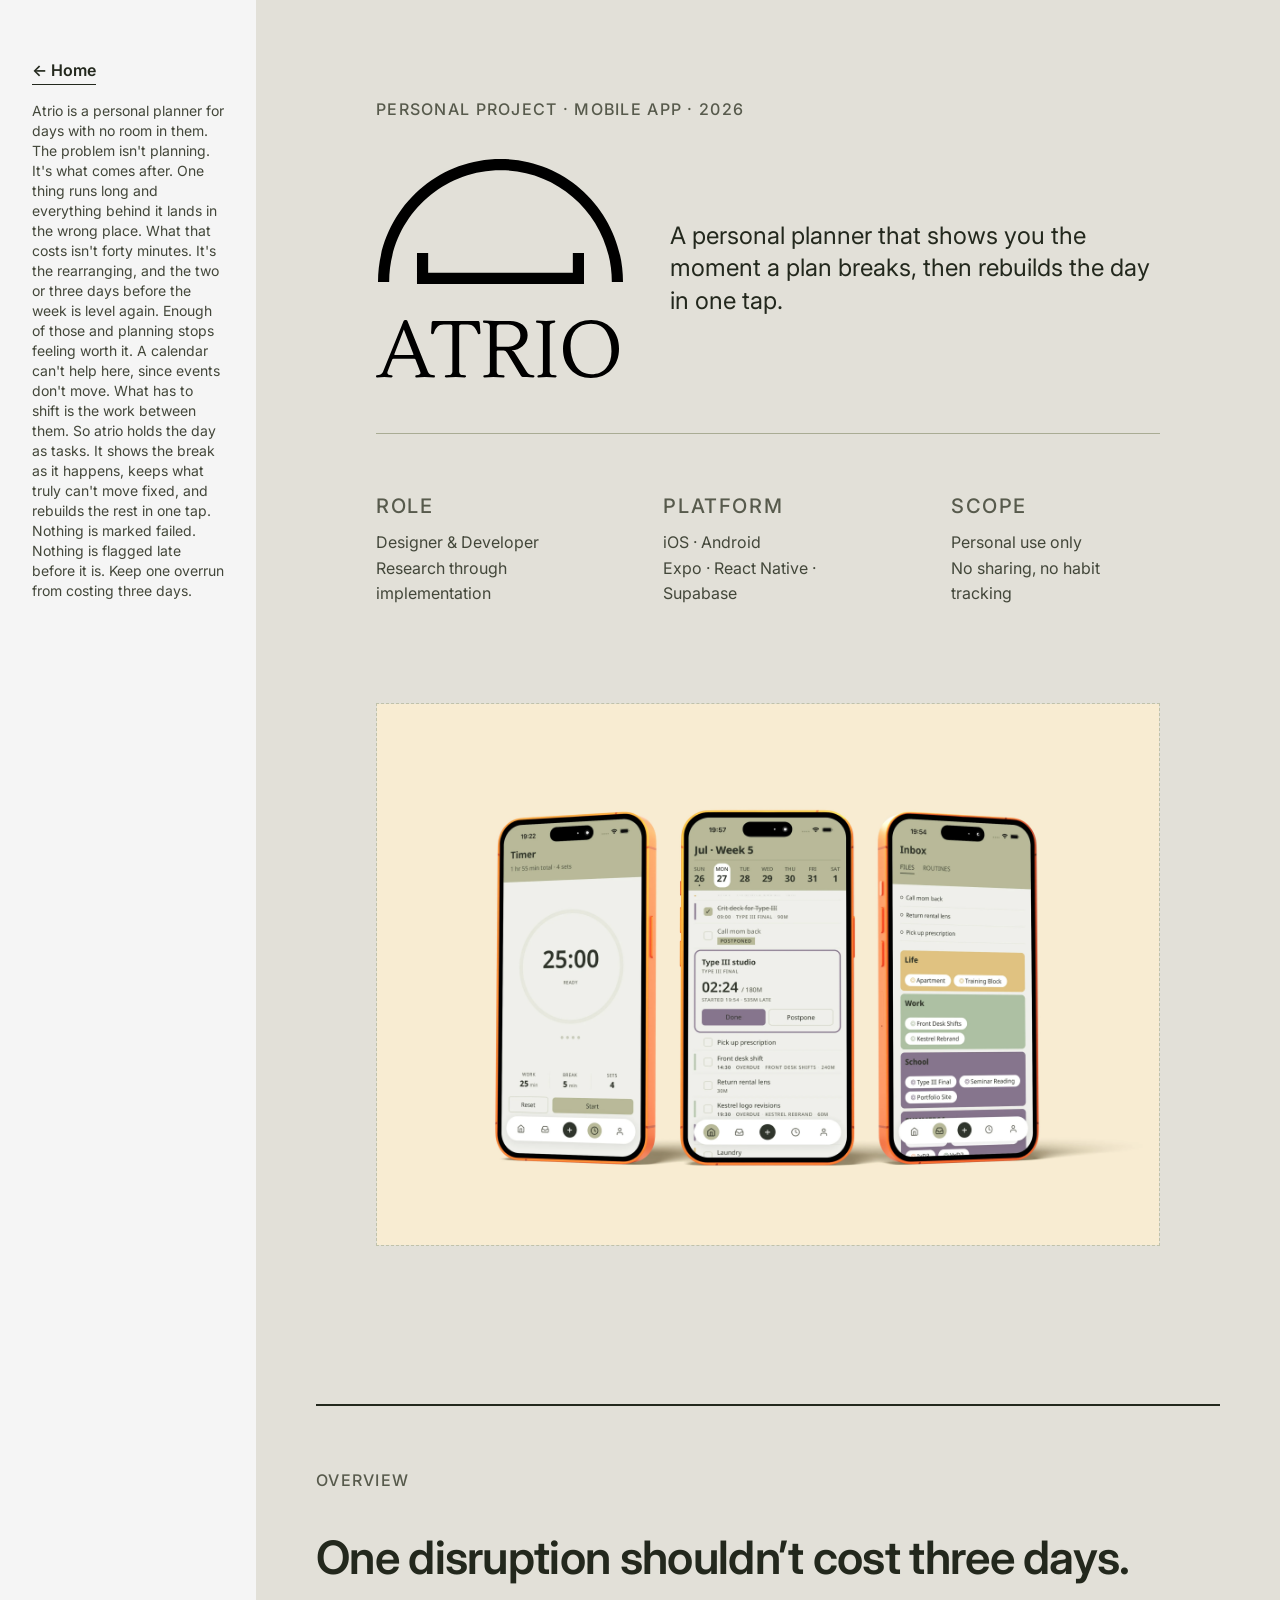
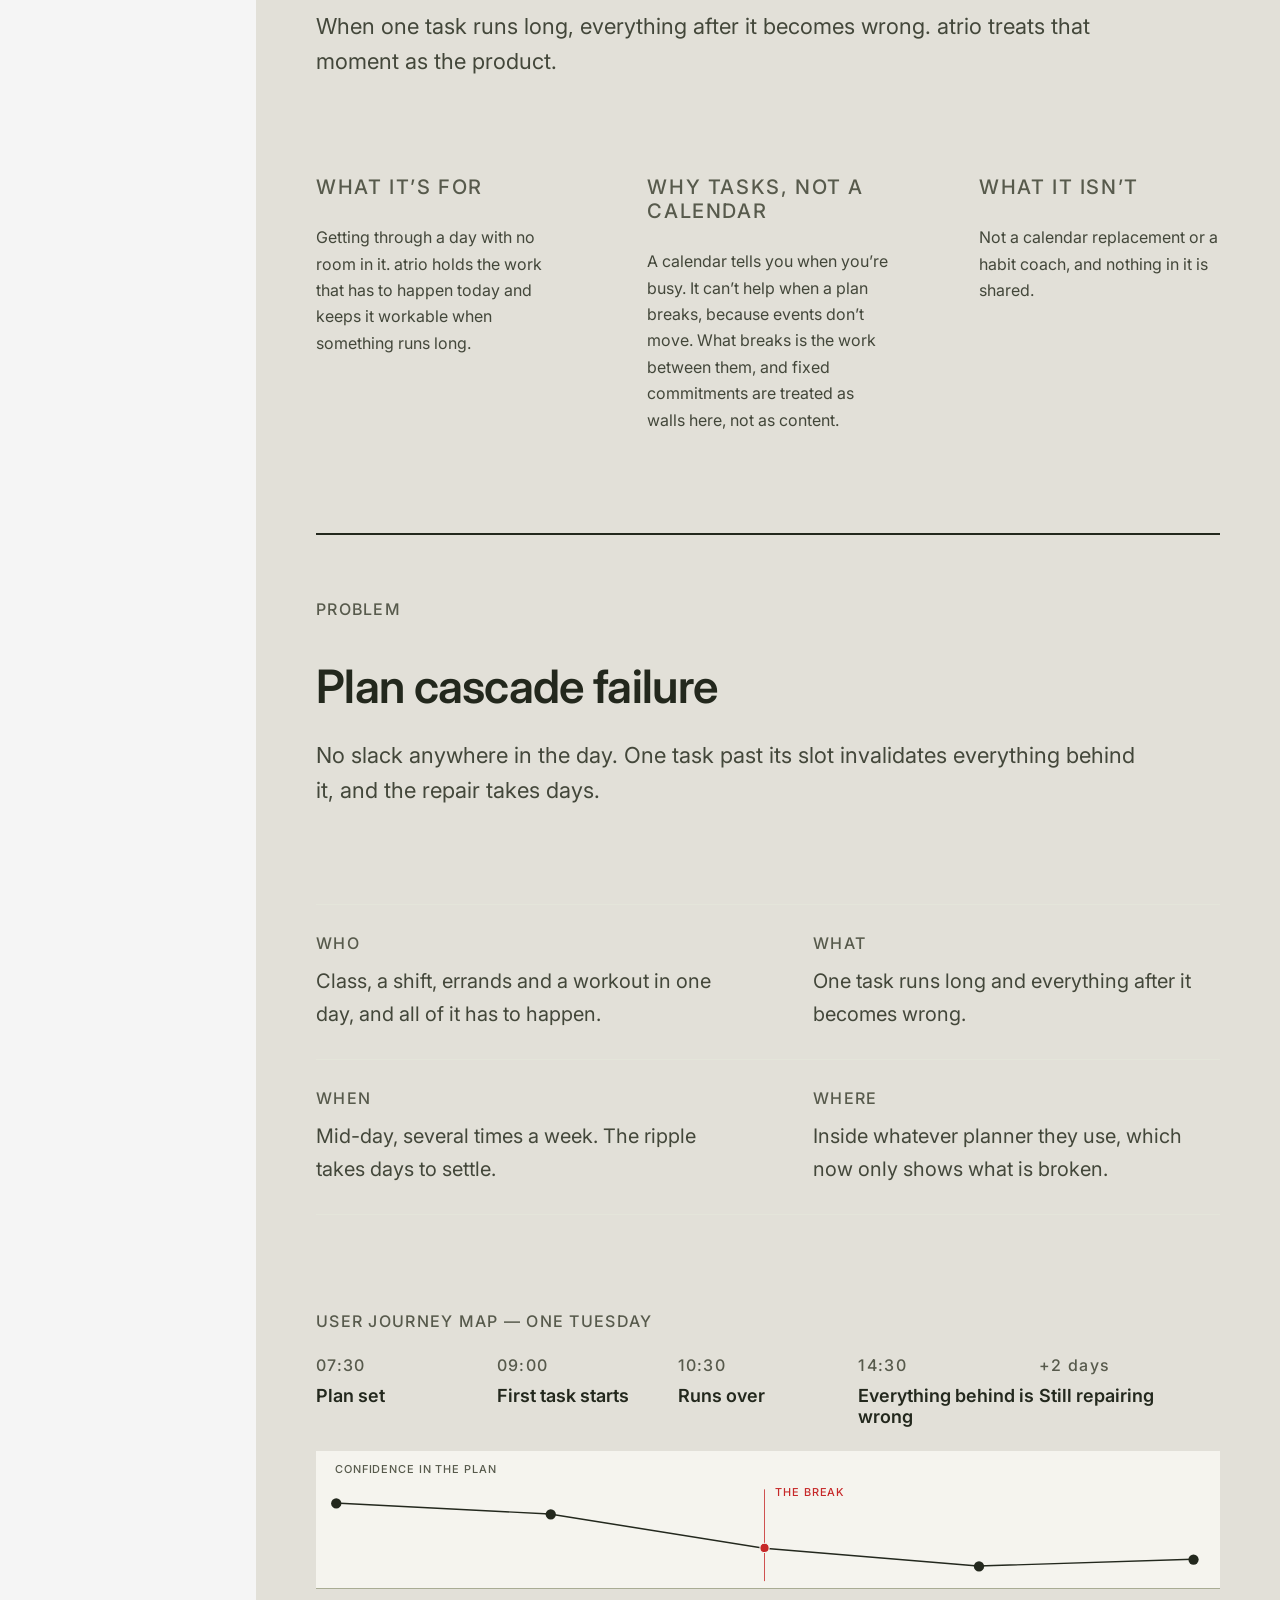
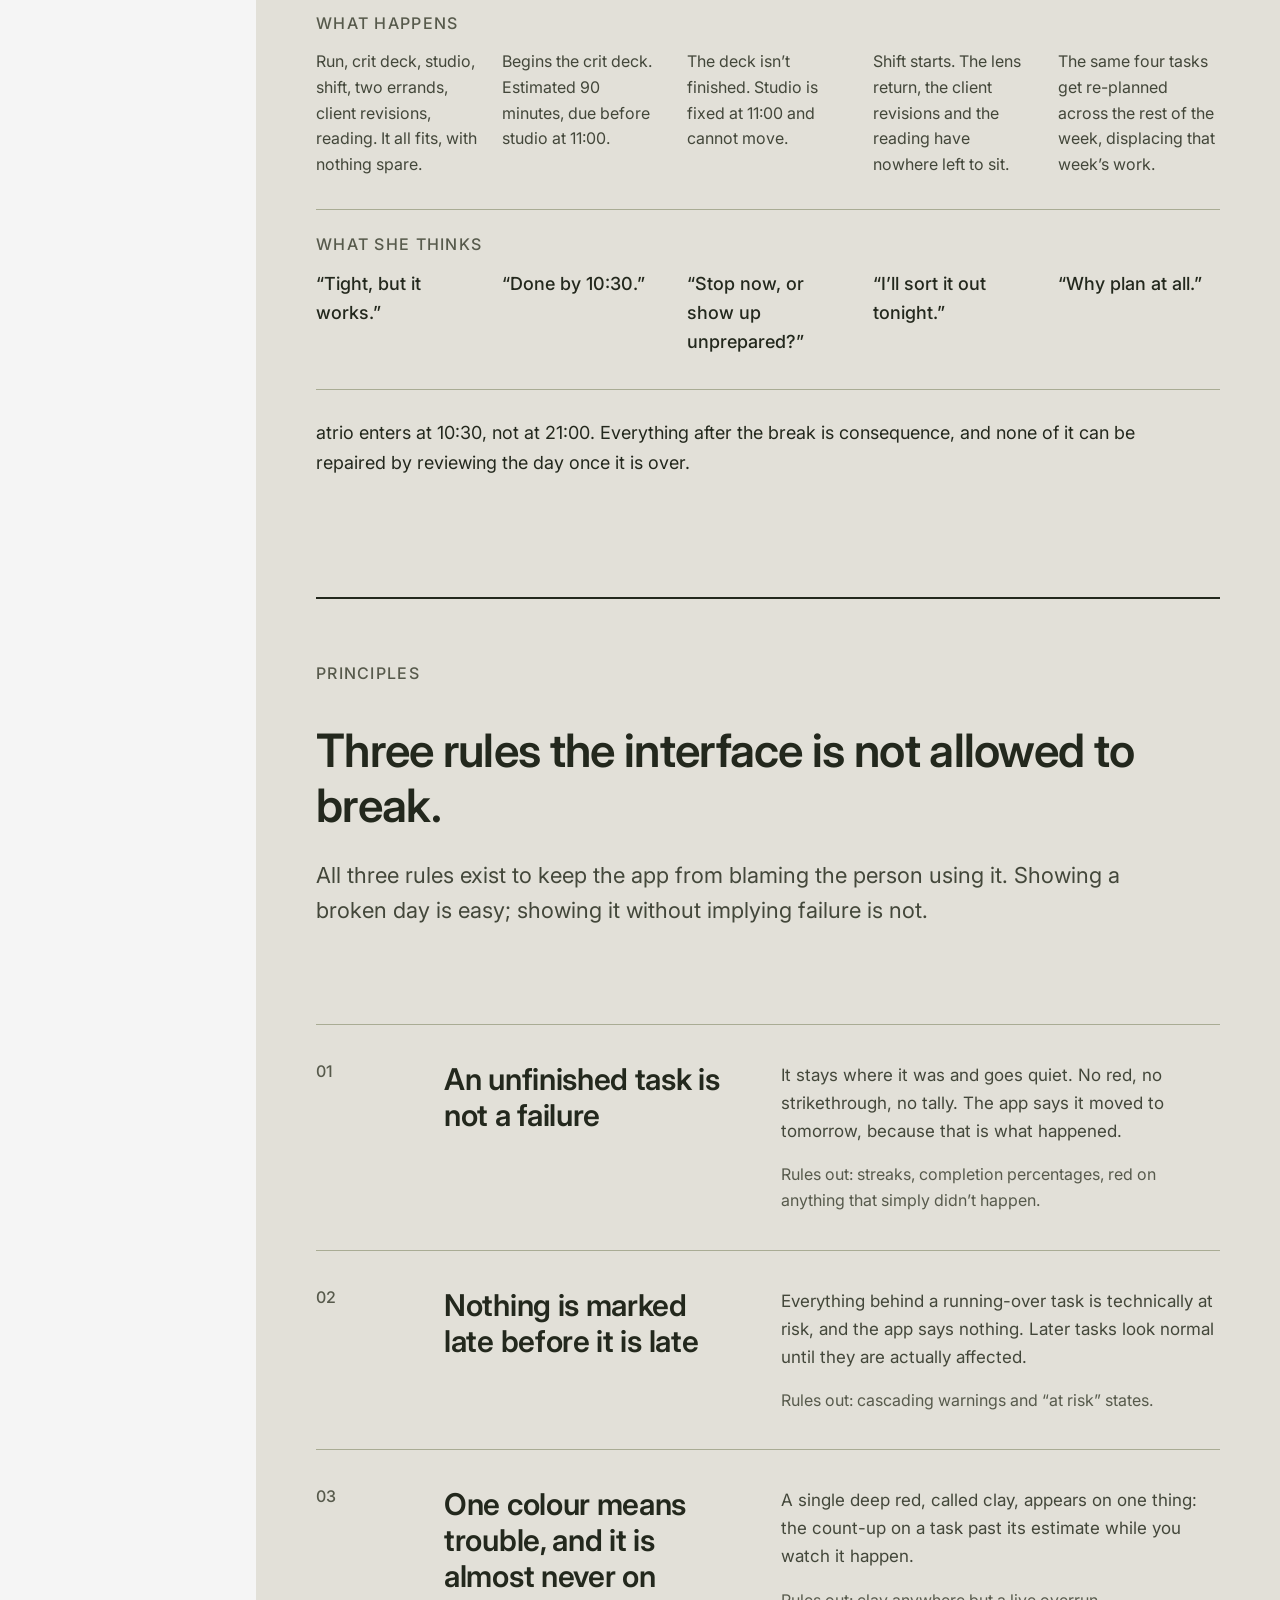
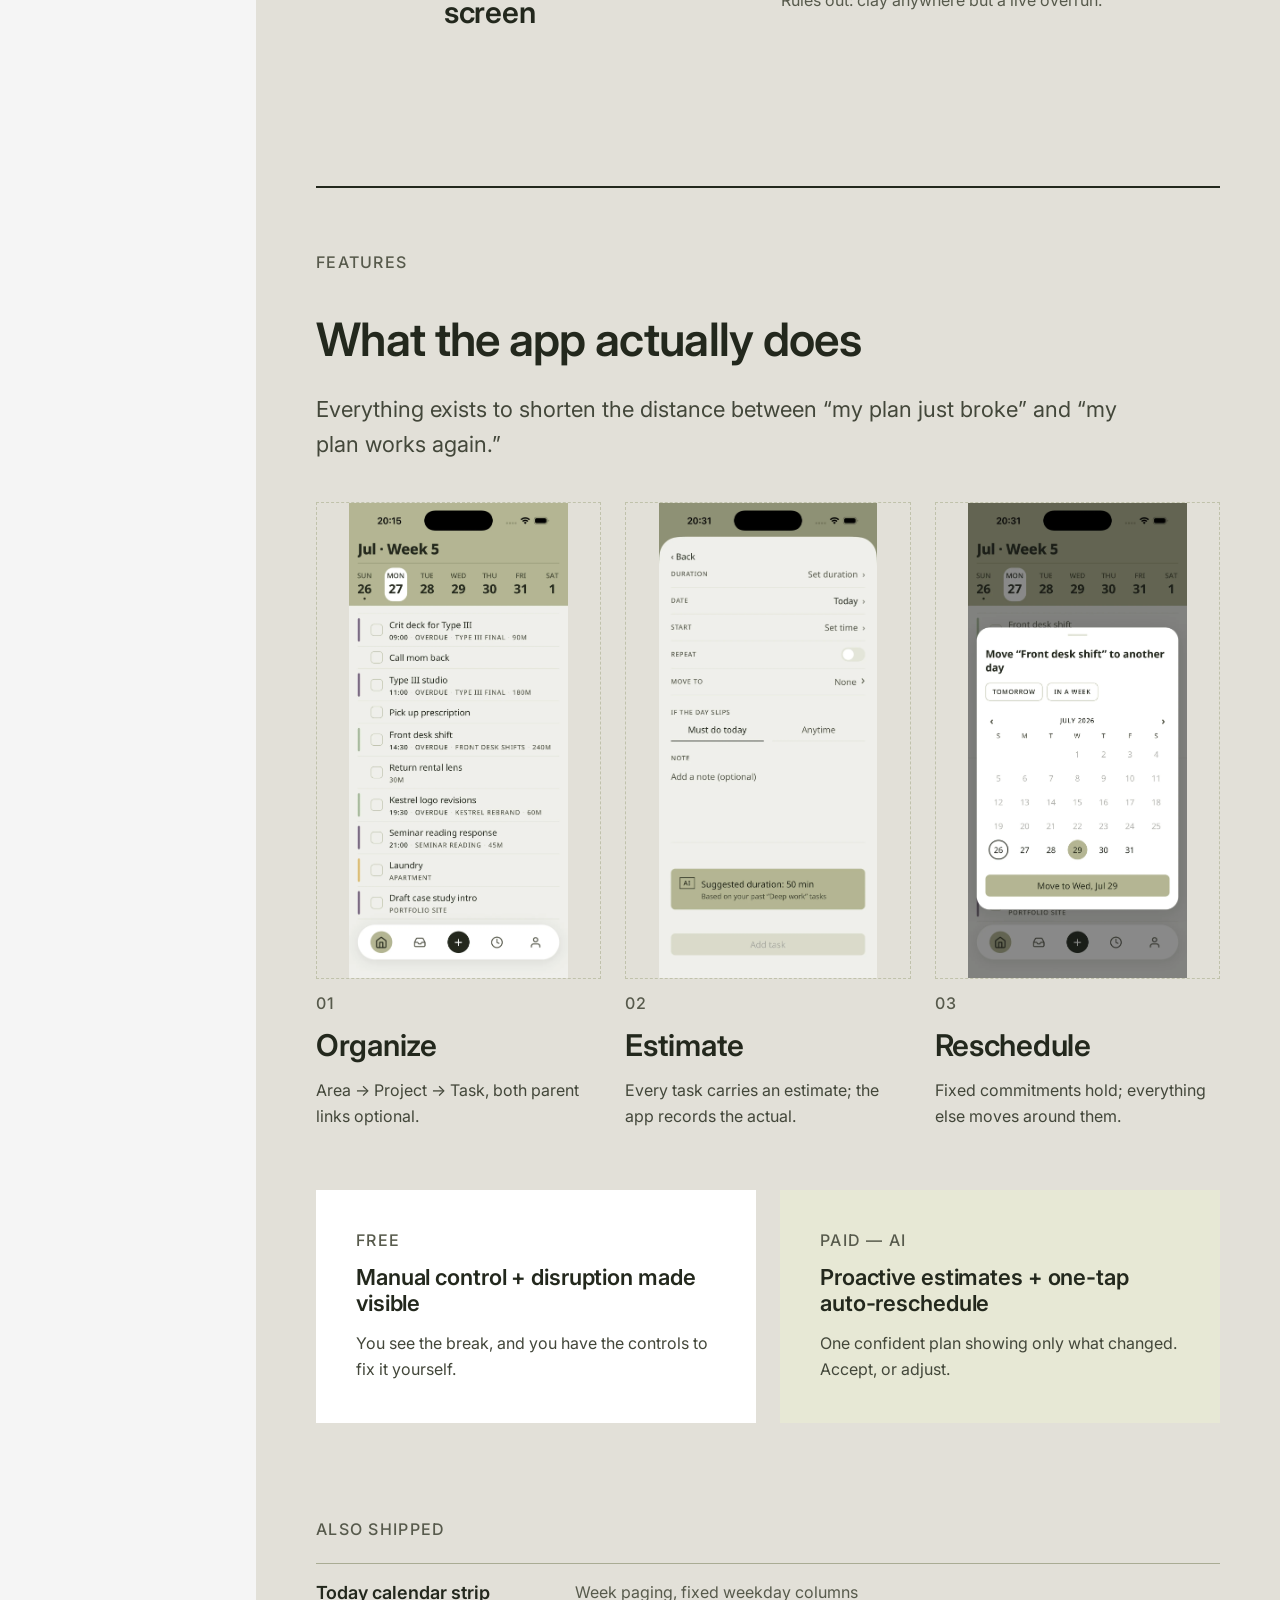
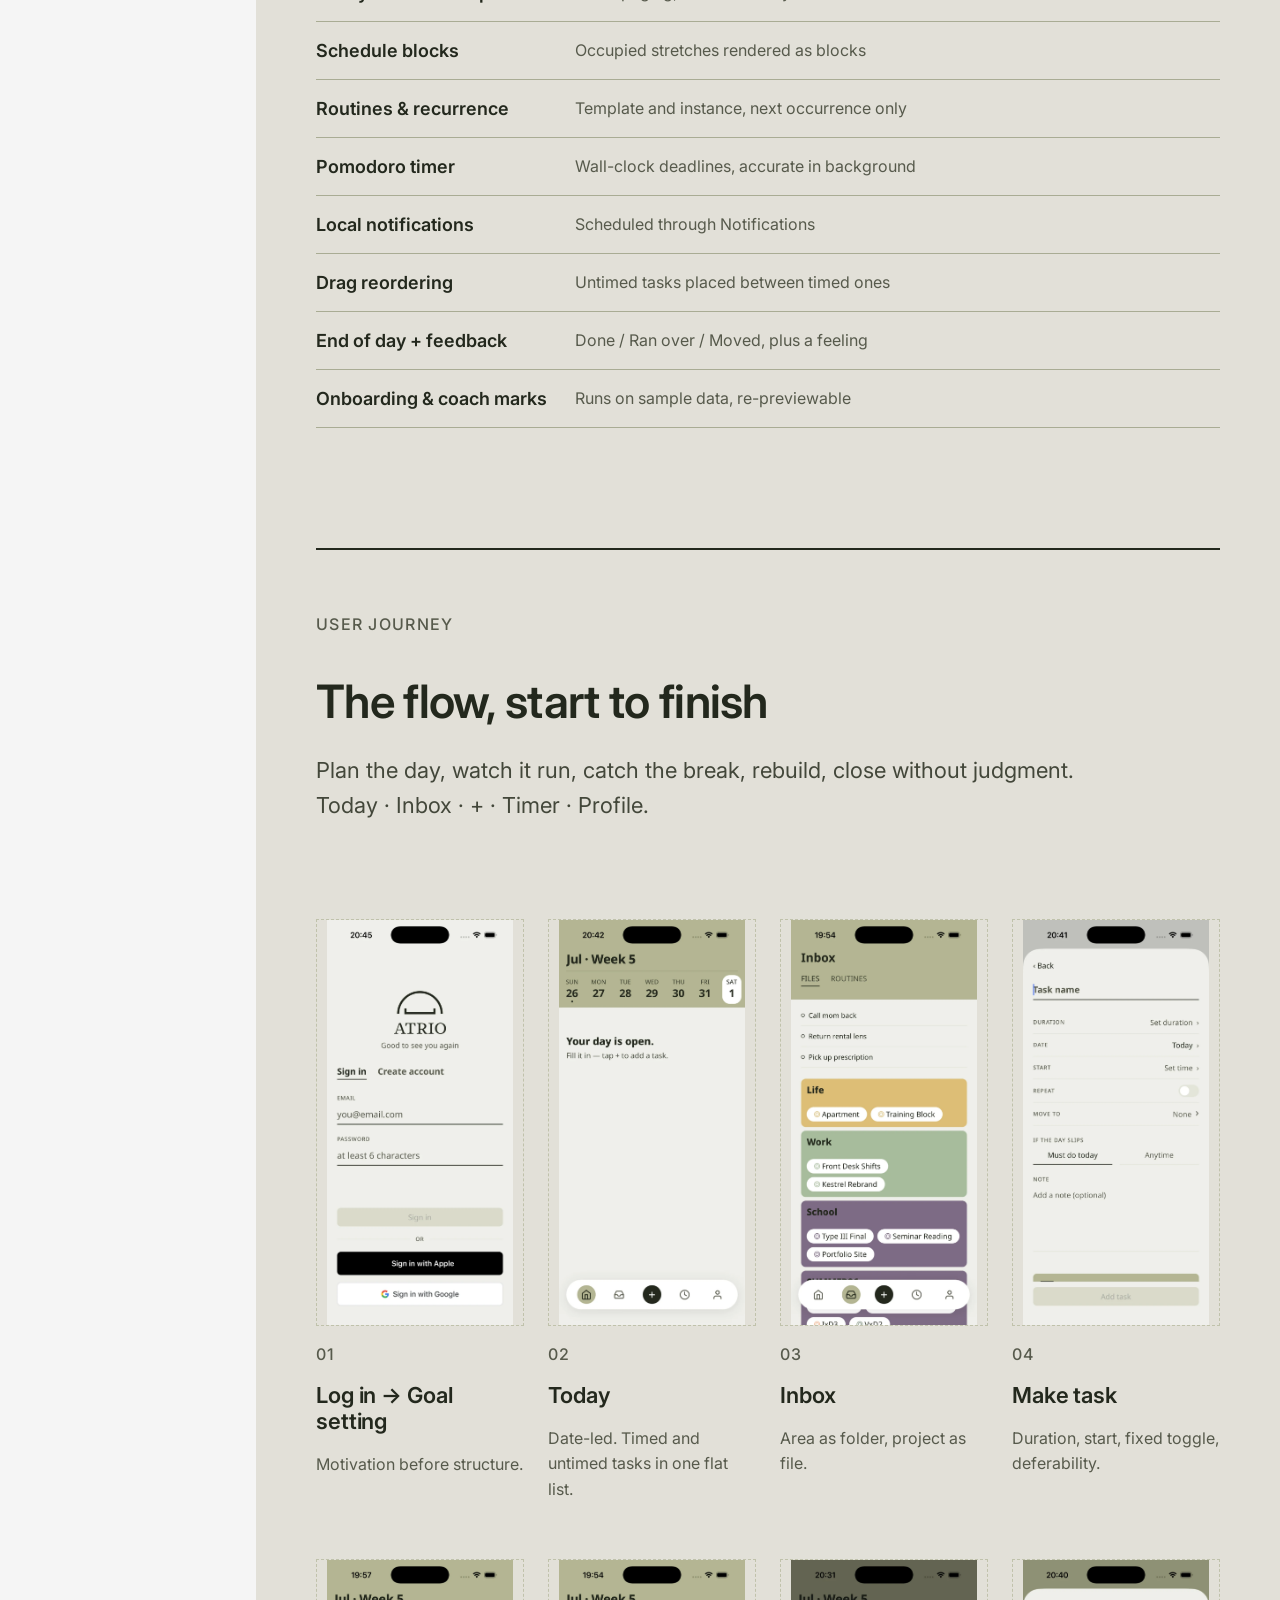
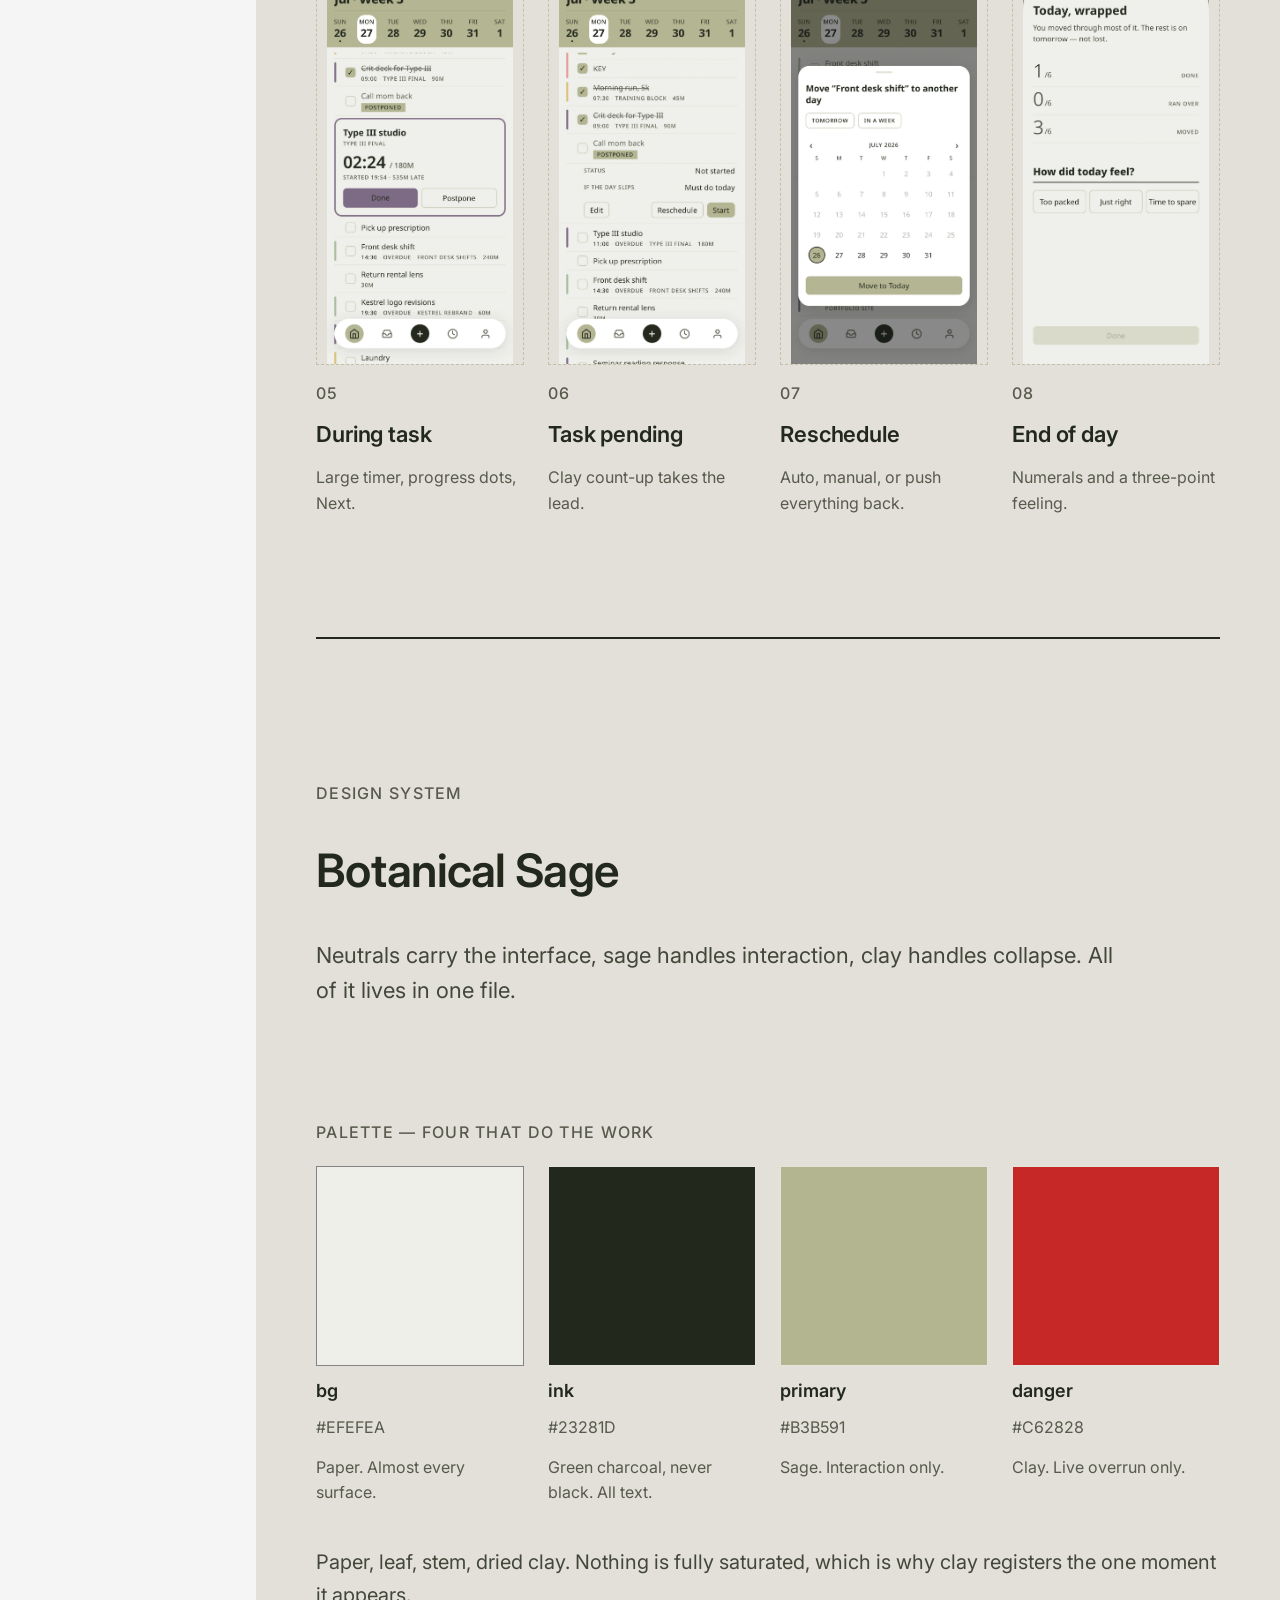
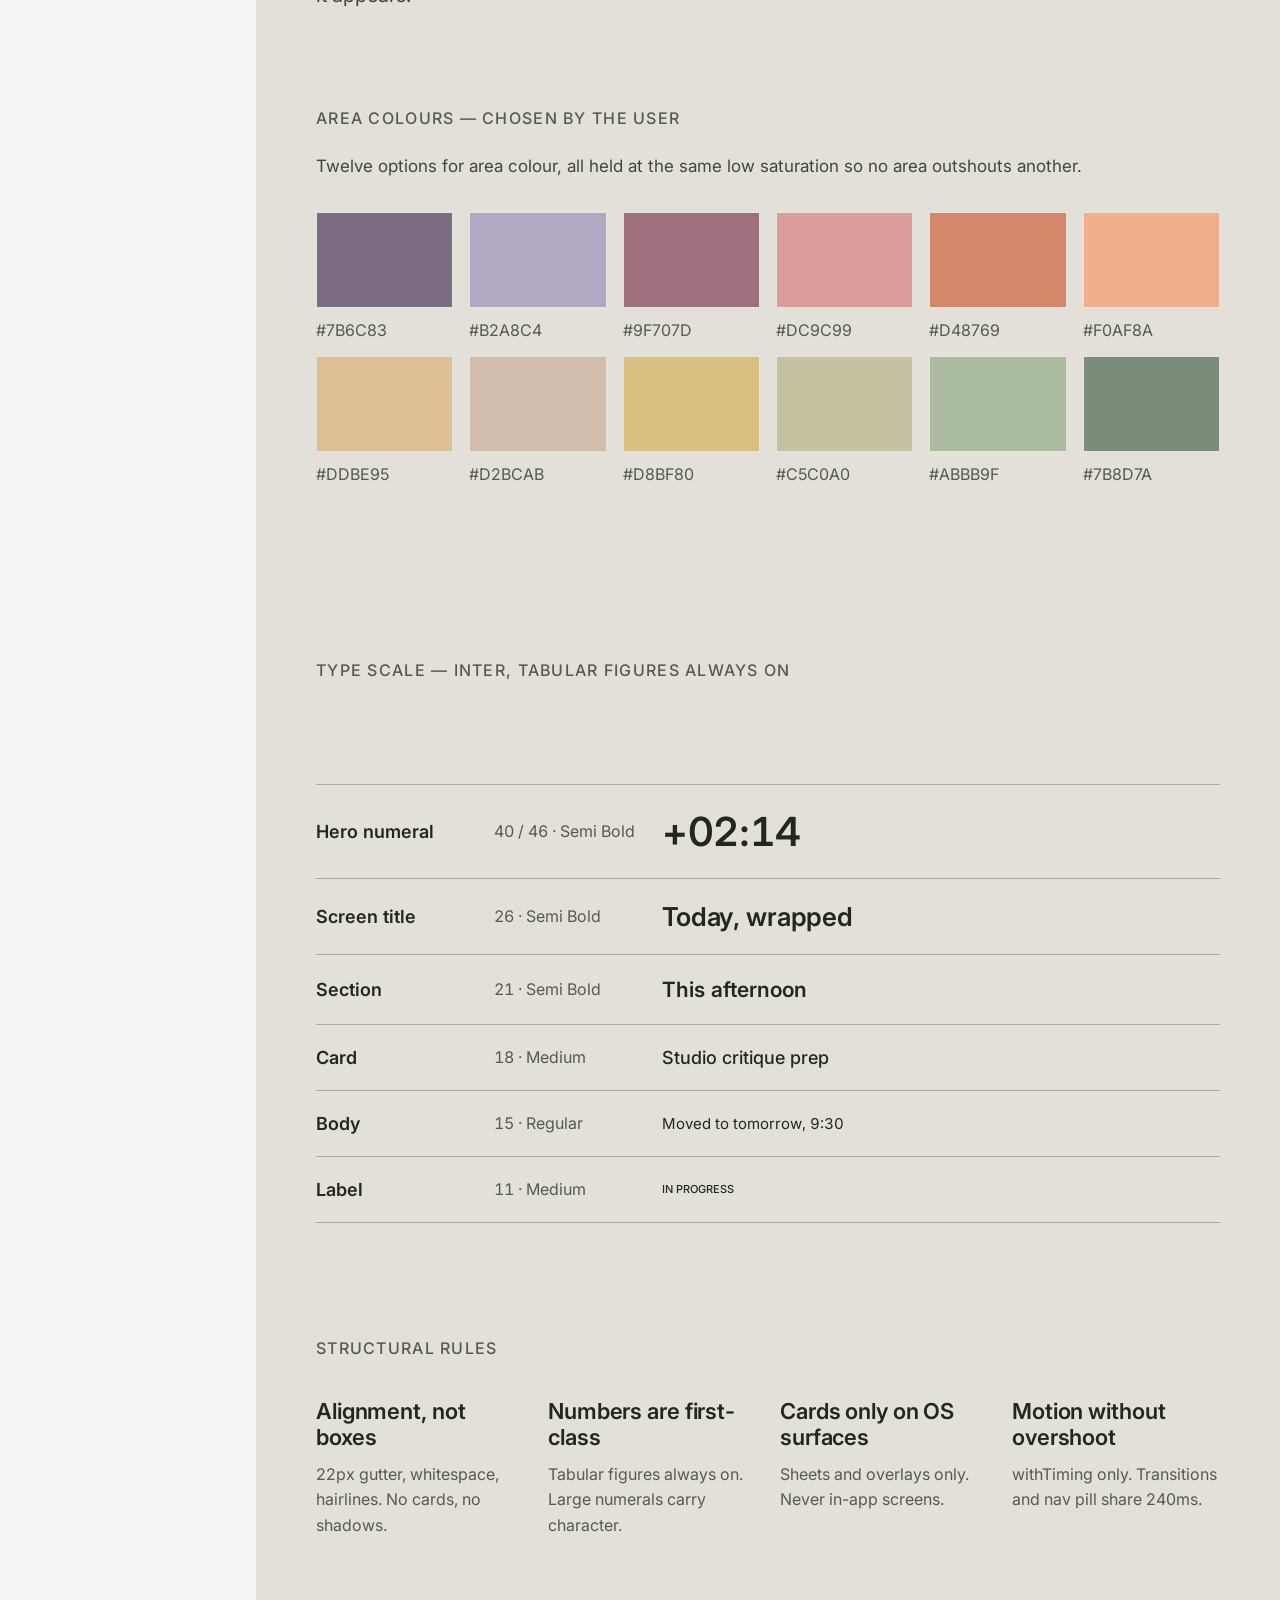
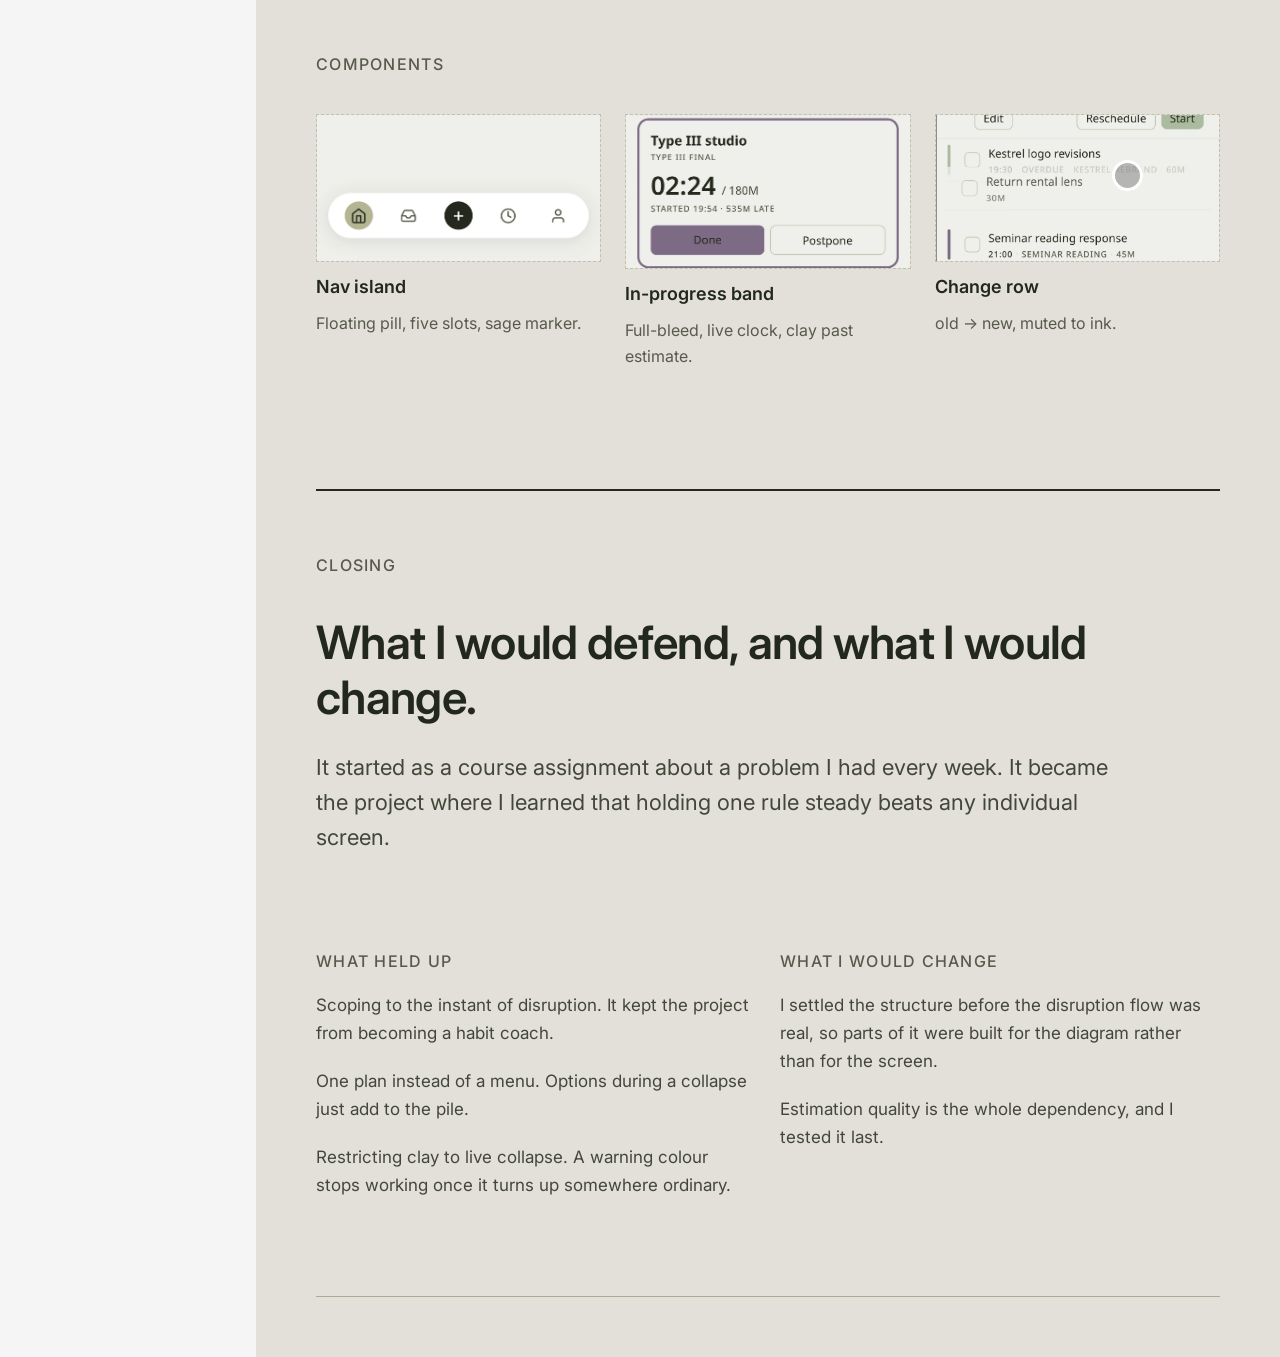
==== atrio.html @ 50b1a006 "ver2." ====
<!DOCTYPE html>
<html lang="en">
<head>
<meta charset="utf-8"/>
<meta content="width=device-width, initial-scale=1.0" name="viewport"/>
<title>atrio — Younhee Han</title>

<link rel="preconnect" href="https://fonts.googleapis.com">
<link rel="preconnect" href="https://fonts.gstatic.com" crossorigin>
<link href="https://fonts.googleapis.com/css2?family=Inter:wght@400;500;600&display=swap" rel="stylesheet">
<link href="css/reset.css" rel="stylesheet" type="text/css">
<link href="css/atrio.css" rel="stylesheet" type="text/css">
</head>

<body>

<div class="at-sidebar">
<a class="at-sidebar-home" href="index.html">&larr; Home</a>
<p class="at-sidebar-description">Atrio is a personal planner for days with no room in them.
The problem isn't planning. It's what comes after. One thing runs long and everything behind it 
lands in the wrong place. What that costs isn't forty minutes. It's the rearranging, and the two or three days before the week is level again. Enough of those and planning stops feeling worth it.
A calendar can't help here, since events don't move. What has to shift is the work between them.
So atrio holds the day as tasks. It shows the break as it happens, keeps what truly can't move 
fixed, and rebuilds the rest in one tap. Nothing is marked failed. Nothing is flagged late before it is.
Keep one overrun from costing three days.</p>
</div>

<div class="at-main">
<div class="at-page">

<!-- ============================================
     00 Cover
     ============================================ -->
<section class="at-cover">
    <p class="at-eyebrow">PERSONAL PROJECT · MOBILE APP · 2026</p>

    <div class="at-cover-head">
        <div class="at-logo">
            <img class="at-logo-arch" src="assets/images/atrio/logo-arch.svg" alt="">
            <img class="at-logo-word" src="assets/images/atrio/logo-atrio.svg" alt="atrio">
        </div>
        <p class="at-cover-tagline">A personal planner that shows you the moment a plan breaks, then rebuilds the day in one tap.</p>
    </div>

    <div class="at-cover-hairline"></div>

    <div class="at-meta">
        <div>
            <p class="at-label">ROLE</p>
            <p class="at-meta-lines">Designer &amp; Developer<br>Research through implementation</p>
        </div>
        <div>
            <p class="at-label">PLATFORM</p>
            <p class="at-meta-lines">iOS · Android<br>Expo · React Native · Supabase</p>
        </div>
        <div>
            <p class="at-label">SCOPE</p>
            <p class="at-meta-lines">Personal use only<br>No sharing, no habit tracking</p>
        </div>
    </div>

    <div class="at-hero-screens">
        <img src="assets/images/atrio/hero-screens.webp" alt="Three atrio screens: the timer, a day with a task running over, and the inbox">
    </div>
</section>

<!-- ============================================
     01 Overview
     ============================================ -->
<section class="at-section at-section--overview">
    <div class="at-rule"></div>
    <p class="at-eyebrow">OVERVIEW</p>
    <h2 class="at-h2">One disruption shouldn’t cost three days.</h2>
    <p class="at-lede">When one task runs long, everything after it becomes wrong. atrio treats that moment as the product.</p>

    <div class="at-cols-3 at-block">
        <div>
            <p class="at-label">WHAT IT’S FOR</p>
            <p class="at-body">Getting through a day with no room in it. atrio holds the work that has to happen today and keeps it workable when something runs long.</p>
        </div>
        <div>
            <p class="at-label">WHY TASKS, NOT A CALENDAR</p>
            <p class="at-body">A calendar tells you when you’re busy. It can’t help when a plan breaks, because events don’t move. What breaks is the work between them, and fixed commitments are treated as walls here, not as content.</p>
        </div>
        <div>
            <p class="at-label">WHAT IT ISN’T</p>
            <p class="at-body">Not a calendar replacement or a habit coach, and nothing in it is shared.</p>
        </div>
    </div>
</section>

<!-- ============================================
     02 Problem
     ============================================ -->
<section class="at-section">
    <div class="at-rule"></div>
    <p class="at-eyebrow">PROBLEM</p>
    <h2 class="at-h2">Plan cascade failure</h2>
    <p class="at-lede">No slack anywhere in the day. One task past its slot invalidates everything behind it, and the repair takes days.</p>

    <div class="at-wwww at-block">
        <div class="at-wwww-row">
            <div>
                <p class="at-eyebrow">WHO</p>
                <p class="at-mw-474">Class, a shift, errands and a workout in one day, and all of it has to happen.</p>
            </div>
            <div>
                <p class="at-eyebrow">WHAT</p>
                <p class="at-mw-420">One task runs long and everything after it becomes wrong.</p>
            </div>
        </div>
        <div class="at-wwww-row">
            <div>
                <p class="at-eyebrow">WHEN</p>
                <p class="at-mw-435">Mid-day, several times a week. The ripple takes days to settle.</p>
            </div>
            <div>
                <p class="at-eyebrow">WHERE</p>
                <p class="at-mw-435">Inside whatever planner they use, which now only shows what is broken.</p>
            </div>
        </div>
    </div>

    <p class="at-eyebrow at-block">USER JOURNEY MAP — ONE TUESDAY</p>

    <div class="at-journey-map">
        <div class="at-stages">
            <div>
                <p class="at-eyebrow">07:30</p>
                <h3>Plan set</h3>
            </div>
            <div>
                <p class="at-eyebrow">09:00</p>
                <h3>First task starts</h3>
            </div>
            <div>
                <p class="at-eyebrow">10:30</p>
                <h3>Runs over</h3>
            </div>
            <div>
                <p class="at-eyebrow">14:30</p>
                <h3>Everything behind is wrong</h3>
            </div>
            <div>
                <p class="at-eyebrow">+2 days</p>
                <h3>Still repairing</h3>
            </div>
        </div>

        <!-- Confidence curve. Vector rather than an exported image so it
             stays sharp and the labels remain real text. -->
        <svg class="at-curve" viewBox="0 0 1320 200" role="img" aria-label="Confidence in the plan falls sharply at the break and never recovers.">
            <text x="27.91" y="32" fill="#575a4c" font-family="Inter, sans-serif" font-size="16" font-weight="500" letter-spacing="1.28">CONFIDENCE IN THE PLAN</text>
            <rect x="654.36" y="56" width="1.164" height="134" fill="#c62828"/>
            <text x="670.66" y="66" fill="#c62828" font-family="Inter, sans-serif" font-size="16" font-weight="500" letter-spacing="1.28">THE BREAK</text>
            <path transform="translate(27.91 75)" d="M0.0510145 0.998698L313.279 16.9987L626.506 66.9987L938.57 92.9987L1251.8 82.9987" stroke="#23281D" stroke-width="2" fill="none"/>
            <circle cx="29.58" cy="76.5" r="7.5" fill="#23281d"/>
            <circle cx="342.81" cy="92.5" r="7.5" fill="#23281d"/>
            <circle cx="654.94" cy="141.5" r="6.75" fill="#c62828" stroke="#f5f4ee" stroke-width="1.5"/>
            <circle cx="968.10" cy="168.5" r="7.5" fill="#23281d"/>
            <circle cx="1281.33" cy="158.5" r="7.5" fill="#23281d"/>
        </svg>

        <div class="at-hairline"></div>
        <p class="at-eyebrow at-band-label">WHAT HAPPENS</p>
        <div class="at-journey-band at-journey-band--happens">
            <p>Run, crit deck, studio, shift, two errands, client revisions, reading. It all fits, with nothing spare.</p>
            <p>Begins the crit deck. Estimated 90 minutes, due before studio at 11:00.</p>
            <p>The deck isn’t finished. Studio is fixed at 11:00 and cannot move.</p>
            <p>Shift starts. The lens return, the client revisions and the reading have nowhere left to sit.</p>
            <p>The same four tasks get re-planned across the rest of the week, displacing that week’s work.</p>
        </div>

        <div class="at-hairline"></div>
        <p class="at-eyebrow at-band-label">WHAT SHE THINKS</p>
        <div class="at-journey-band at-journey-band--thinks">
            <p>“Tight, but it works.”</p>
            <p>“Done by 10:30.”</p>
            <p>“Stop now, or show up unprepared?”</p>
            <p>“I’ll sort it out tonight.”</p>
            <p>“Why plan at all.”</p>
        </div>

        <div class="at-hairline"></div>
        <p class="at-journey-close">atrio enters at 10:30, not at 21:00. Everything after the break is consequence, and none of it can be repaired by reviewing the day once it is over.</p>
    </div>
</section>

<!-- ============================================
     03 Principles
     ============================================ -->
<section class="at-section">
    <div class="at-rule"></div>
    <p class="at-eyebrow">PRINCIPLES</p>
    <h2 class="at-h2">Three rules the interface is not allowed to break.</h2>
    <p class="at-lede">All three rules exist to keep the app from blaming the person using it. Showing a broken day is easy; showing it without implying failure is not.</p>

    <div class="at-block">
        <div class="at-principle">
            <p class="at-principle-num">01</p>
            <h3 class="at-principle-title">An unfinished task is not a failure</h3>
            <div class="at-principle-text">
                <p>It stays where it was and goes quiet. No red, no strikethrough, no tally. The app says it moved to tomorrow, because that is what happened.</p>
                <p>Rules out: streaks, completion percentages, red on anything that simply didn’t happen.</p>
            </div>
        </div>
        <div class="at-principle">
            <p class="at-principle-num">02</p>
            <h3 class="at-principle-title">Nothing is marked late before it is late</h3>
            <div class="at-principle-text">
                <p>Everything behind a running-over task is technically at risk, and the app says nothing. Later tasks look normal until they are actually affected.</p>
                <p>Rules out: cascading warnings and “at risk” states.</p>
            </div>
        </div>
        <div class="at-principle">
            <p class="at-principle-num">03</p>
            <h3 class="at-principle-title">One colour means trouble, and it is almost never on screen</h3>
            <div class="at-principle-text">
                <p>A single deep red, called clay, appears on one thing: the count-up on a task past its estimate while you watch it happen.</p>
                <p>Rules out: clay anywhere but a live overrun.</p>
            </div>
        </div>
    </div>
</section>

<!-- ============================================
     04 Features
     ============================================ -->
<section class="at-section">
    <div class="at-rule"></div>
    <p class="at-eyebrow">FEATURES</p>
    <h2 class="at-h2">What the app actually does</h2>
    <p class="at-lede">Everything exists to shorten the distance between “my plan just broke” and “my plan works again.”</p>

    <div class="at-feature-row">
        <div>
            <div class="at-slot at-slot--feature">
                <img src="assets/images/atrio/feature-organize.webp" alt="The inbox, with areas and projects">
            </div>
            <p class="at-feature-num">01</p>
            <h3 class="at-feature-title">Organize</h3>
            <p class="at-body">Area → Project → Task, both parent links optional.</p>
        </div>
        <div>
            <div class="at-slot at-slot--feature">
                <img src="assets/images/atrio/feature-estimate.webp" alt="The estimate field on a new task">
            </div>
            <p class="at-feature-num">02</p>
            <h3 class="at-feature-title">Estimate</h3>
            <p class="at-body">Every task carries an estimate; the app records the actual.</p>
        </div>
        <div>
            <div class="at-slot at-slot--feature">
                <img src="assets/images/atrio/feature-reschedule.webp" alt="The rebuilt day after a reschedule">
            </div>
            <p class="at-feature-num">03</p>
            <h3 class="at-feature-title">Reschedule</h3>
            <p class="at-body">Fixed commitments hold; everything else moves around them.</p>
        </div>
    </div>

    <div class="at-tier-row">
        <div class="at-tier at-tier--free">
            <p class="at-eyebrow">FREE</p>
            <h3>Manual control + disruption made visible</h3>
            <p class="at-body">You see the break, and you have the controls to fix it yourself.</p>
        </div>
        <div class="at-tier at-tier--paid">
            <p class="at-eyebrow">PAID — AI</p>
            <h3>Proactive estimates + one-tap auto-reschedule</h3>
            <p class="at-body">One confident plan showing only what changed. Accept, or adjust.</p>
        </div>
    </div>

    <p class="at-eyebrow at-block">ALSO SHIPPED</p>
    <dl class="at-shipped">
        <div class="at-shipped-row"><dt>Today calendar strip</dt><dd>Week paging, fixed weekday columns</dd></div>
        <div class="at-shipped-row"><dt>Schedule blocks</dt><dd>Occupied stretches rendered as blocks</dd></div>
        <div class="at-shipped-row"><dt>Routines &amp; recurrence</dt><dd>Template and instance, next occurrence only</dd></div>
        <div class="at-shipped-row"><dt>Pomodoro timer</dt><dd>Wall-clock deadlines, accurate in background</dd></div>
        <div class="at-shipped-row"><dt>Local notifications</dt><dd>Scheduled through Notifications</dd></div>
        <div class="at-shipped-row"><dt>Drag reordering</dt><dd>Untimed tasks placed between timed ones</dd></div>
        <div class="at-shipped-row"><dt>End of day + feedback</dt><dd>Done / Ran over / Moved, plus a feeling</dd></div>
        <div class="at-shipped-row"><dt>Onboarding &amp; coach marks</dt><dd>Runs on sample data, re-previewable</dd></div>
    </dl>
</section>

<!-- ============================================
     05 User Journey
     ============================================ -->
<section class="at-section">
    <div class="at-rule"></div>
    <p class="at-eyebrow">USER JOURNEY</p>
    <h2 class="at-h2">The flow, start to finish</h2>
    <p class="at-lede">Plan the day, watch it run, catch the break, rebuild, close without judgment. Today · Inbox · + · Timer · Profile.</p>

    <div class="at-flow-grid at-block">
        <div class="at-flow-cell">
            <div class="at-slot at-slot--journey"><img src="assets/images/atrio/journey-1-login.webp" alt="Log in and goal setting"></div>
            <p class="at-journey-num">01</p>
            <h3 class="at-flow-title">Log in → Goal setting</h3>
            <p class="at-note">Motivation before structure.</p>
        </div>
        <div class="at-flow-cell">
            <div class="at-slot at-slot--journey"><img src="assets/images/atrio/journey-2-today.webp" alt="The Today screen"></div>
            <p class="at-journey-num">02</p>
            <h3 class="at-flow-title">Today</h3>
            <p class="at-note">Date-led. Timed and untimed tasks in one flat list.</p>
        </div>
        <div class="at-flow-cell">
            <div class="at-slot at-slot--journey"><img src="assets/images/atrio/journey-3-inbox.webp" alt="The Inbox screen"></div>
            <p class="at-journey-num">03</p>
            <h3 class="at-flow-title">Inbox</h3>
            <p class="at-note">Area as folder, project as file.</p>
        </div>
        <div class="at-flow-cell">
            <div class="at-slot at-slot--journey"><img src="assets/images/atrio/journey-4-make-task.webp" alt="Making a task"></div>
            <p class="at-journey-num">04</p>
            <h3 class="at-flow-title">Make task</h3>
            <p class="at-note">Duration, start, fixed toggle, deferability.</p>
        </div>
        <div class="at-flow-cell">
            <div class="at-slot at-slot--journey"><img src="assets/images/atrio/journey-5-during-task.webp" alt="A task in progress"></div>
            <p class="at-journey-num">05</p>
            <h3 class="at-flow-title">During task</h3>
            <p class="at-note">Large timer, progress dots, Next.</p>
        </div>
        <div class="at-flow-cell">
            <div class="at-slot at-slot--journey"><img src="assets/images/atrio/journey-6-task-pending.webp" alt="A task past its estimate"></div>
            <p class="at-journey-num">06</p>
            <h3 class="at-flow-title">Task pending</h3>
            <p class="at-note">Clay count-up takes the lead.</p>
        </div>
        <div class="at-flow-cell">
            <div class="at-slot at-slot--journey"><img src="assets/images/atrio/journey-7-reschedule.webp" alt="The reschedule screen"></div>
            <p class="at-journey-num">07</p>
            <h3 class="at-flow-title">Reschedule</h3>
            <p class="at-note">Auto, manual, or push everything back.</p>
        </div>
        <div class="at-flow-cell">
            <div class="at-slot at-slot--journey"><img src="assets/images/atrio/journey-8-end-of-day.webp" alt="The end of day summary"></div>
            <p class="at-journey-num">08</p>
            <h3 class="at-flow-title">End of day</h3>
            <p class="at-note">Numerals and a three-point feeling.</p>
        </div>
    </div>
</section>

<!-- ============================================
     06 Design System
     ============================================ -->
<section class="at-section at-section--system">
    <div class="at-rule"></div>
    <p class="at-eyebrow">DESIGN SYSTEM</p>
    <h2 class="at-h2">Botanical Sage</h2>
    <p class="at-lede">Neutrals carry the interface, sage handles interaction, clay handles collapse. All of it lives in one file.</p>

    <div class="at-palette">
        <p class="at-eyebrow">PALETTE — FOUR THAT DO THE WORK</p>
        <div class="at-swatches">
            <div class="at-swatch">
                <div class="at-swatch-chip at-swatch-chip--bg" style="background-color:#efefea"></div>
                <h3>bg</h3>
                <p class="at-swatch-hex">#EFEFEA</p>
                <p>Paper. Almost every surface.</p>
            </div>
            <div class="at-swatch">
                <div class="at-swatch-chip" style="background-color:#23281d"></div>
                <h3>ink</h3>
                <p class="at-swatch-hex">#23281D</p>
                <p>Green charcoal, never black. All text.</p>
            </div>
            <div class="at-swatch">
                <div class="at-swatch-chip" style="background-color:#b3b591"></div>
                <h3>primary</h3>
                <p class="at-swatch-hex">#B3B591</p>
                <p>Sage. Interaction only.</p>
            </div>
            <div class="at-swatch">
                <div class="at-swatch-chip" style="background-color:#c62828"></div>
                <h3>danger</h3>
                <p class="at-swatch-hex">#C62828</p>
                <p>Clay. Live overrun only.</p>
            </div>
        </div>

        <p class="at-palette-note">Paper, leaf, stem, dried clay. Nothing is fully saturated, which is why clay registers the one moment it appears.</p>

        <p class="at-eyebrow at-eyebrow--areas">AREA COLOURS — CHOSEN BY THE USER</p>
        <p class="at-areas-note">Twelve options for area colour, all held at the same low saturation so no area outshouts another.</p>

        <div class="at-areas">
            <div class="at-area"><div class="at-area-chip" style="background-color:#7b6c83"></div><p>#7B6C83</p></div>
            <div class="at-area"><div class="at-area-chip" style="background-color:#b2a8c4"></div><p>#B2A8C4</p></div>
            <div class="at-area"><div class="at-area-chip" style="background-color:#9f707d"></div><p>#9F707D</p></div>
            <div class="at-area"><div class="at-area-chip" style="background-color:#dc9c99"></div><p>#DC9C99</p></div>
            <div class="at-area"><div class="at-area-chip" style="background-color:#d48769"></div><p>#D48769</p></div>
            <div class="at-area"><div class="at-area-chip" style="background-color:#f0af8a"></div><p>#F0AF8A</p></div>
            <div class="at-area"><div class="at-area-chip" style="background-color:#ddbe95"></div><p>#DDBE95</p></div>
            <div class="at-area"><div class="at-area-chip" style="background-color:#d2bcab"></div><p>#D2BCAB</p></div>
            <div class="at-area"><div class="at-area-chip" style="background-color:#d8bf80"></div><p>#D8BF80</p></div>
            <div class="at-area"><div class="at-area-chip" style="background-color:#c5c0a0"></div><p>#C5C0A0</p></div>
            <div class="at-area"><div class="at-area-chip" style="background-color:#abbb9f"></div><p>#ABBB9F</p></div>
            <div class="at-area"><div class="at-area-chip" style="background-color:#7b8d7a"></div><p>#7B8D7A</p></div>
        </div>
    </div>

    <p class="at-eyebrow at-eyebrow--type">TYPE SCALE — INTER, TABULAR FIGURES ALWAYS ON</p>
    <dl class="at-type-scale">
        <div class="at-type-row"><dt>Hero numeral</dt><p class="at-type-spec">40 / 46 · Semi Bold</p><dd class="at-specimen-hero">+02:14</dd></div>
        <div class="at-type-row"><dt>Screen title</dt><p class="at-type-spec">26 · Semi Bold</p><dd class="at-specimen-title">Today, wrapped</dd></div>
        <div class="at-type-row"><dt>Section</dt><p class="at-type-spec">21 · Semi Bold</p><dd class="at-specimen-section">This afternoon</dd></div>
        <div class="at-type-row"><dt>Card</dt><p class="at-type-spec">18 · Medium</p><dd class="at-specimen-card">Studio critique prep</dd></div>
        <div class="at-type-row"><dt>Body</dt><p class="at-type-spec">15 · Regular</p><dd class="at-specimen-body">Moved to tomorrow, 9:30</dd></div>
        <div class="at-type-row"><dt>Label</dt><p class="at-type-spec">11 · Medium</p><dd class="at-specimen-label">IN PROGRESS</dd></div>
    </dl>

    <p class="at-eyebrow at-eyebrow--rules">STRUCTURAL RULES</p>
    <div class="at-cols-4">
        <div>
            <h3>Alignment, not boxes</h3>
            <p class="at-note">22px gutter, whitespace, hairlines. No cards, no shadows.</p>
        </div>
        <div>
            <h3>Numbers are first-class</h3>
            <p class="at-note">Tabular figures always on. Large numerals carry character.</p>
        </div>
        <div>
            <h3>Cards only on OS surfaces</h3>
            <p class="at-note">Sheets and overlays only. Never in-app screens.</p>
        </div>
        <div>
            <h3>Motion without overshoot</h3>
            <p class="at-note">withTiming only. Transitions and nav pill share 240ms.</p>
        </div>
    </div>

    <p class="at-eyebrow at-eyebrow--components">COMPONENTS</p>
    <div class="at-specimens">
        <div>
            <div class="at-slot at-slot--crop at-slot--nav">
                <img src="assets/images/atrio/component-nav.webp" alt="">
            </div>
            <h3>Nav island</h3>
            <p class="at-note">Floating pill, five slots, sage marker.</p>
        </div>
        <div>
            <div class="at-slot at-slot--crop at-slot--band">
                <img src="assets/images/atrio/component-band.webp" alt="">
            </div>
            <h3>In-progress band</h3>
            <p class="at-note">Full-bleed, live clock, clay past estimate.</p>
        </div>
        <div>
            <div class="at-slot at-slot--change">
                <img src="assets/images/atrio/component-change.webp" alt="">
                <div class="at-change-marker"></div>
            </div>
            <h3>Change row</h3>
            <p class="at-note">old → new, muted to ink.</p>
        </div>
    </div>
</section>

<!-- ============================================
     07 Closing
     ============================================ -->
<section class="at-section">
    <div class="at-rule"></div>
    <p class="at-eyebrow">CLOSING</p>
    <h2 class="at-h2">What I would defend, and what I would change.</h2>
    <p class="at-lede">It started as a course assignment about a problem I had every week. It became the project where I learned that holding one rule steady beats any individual screen.</p>

    <div class="at-cols-2 at-block">
        <div>
            <p class="at-eyebrow">WHAT HELD UP</p>
            <p>Scoping to the instant of disruption. It kept the project from becoming a habit coach.</p>
            <p>One plan instead of a menu. Options during a collapse just add to the pile.</p>
            <p>Restricting clay to live collapse. A warning colour stops working once it turns up somewhere ordinary.</p>
        </div>
        <div>
            <p class="at-eyebrow">WHAT I WOULD CHANGE</p>
            <p>I settled the structure before the disruption flow was real, so parts of it were built for the diagram rather than for the screen.</p>
            <p>Estimation quality is the whole dependency, and I tested it last.</p>
        </div>
    </div>

    <div class="at-closing-end"></div>
</section>

</div>
</div>

</body>
</html>
---- css/atrio.css ----
/* =====================================================
   atrio — Case Study
   Built from the Figma frame "atrio — Case Study" (1440 wide).
   The design is a stack of sections on a 60px margin
   (120px on the cover) with flexible columns, so this is
   a fluid layout rather than a fixed canvas.
   ===================================================== */

:root {
    --at-bg: #e2e0d8;
    --at-ink: #23281d;
    --at-muted: #575a4c;
    --at-body: #43473a;
    --at-rule: #a9ac94;
    --at-rule-light: #e4e5da;
    --at-clay: #c62828;
    --at-panel: #f5f4ee;
    --at-slot: #c0c2ab;
    --at-paid: #e7e8d5;
}

/* The page keeps the site background; only the case study itself
   carries the project's sage. */
body {
    background-color: rgb(245, 245, 245);
    font-family: "Inter", sans-serif;
    color: var(--at-ink);
    margin: 0;
    padding: 0;
}

/* The case study sits in the right-hand 80%, the same split
   manicpanic and kindle use. */
.at-main {
    width: 80%;
    margin-left: auto;
    margin-right: 0;
}

.at-page {
    max-width: 1440px;
    margin: 0 auto;
    background-color: var(--at-bg);
}

/* Left sidebar: home link + project description, in the gutter
   left of .at-main. */
.at-sidebar {
    position: fixed;
    left: 0;
    top: 60px;
    width: 20%;
    display: flex;
    flex-direction: column;
    gap: 16px;
    padding: 0 32px;
    box-sizing: border-box;
}

.at-sidebar-home {
    display: inline-block;
    width: fit-content;
    padding-bottom: 4px;
    border-bottom: 1px solid var(--at-ink);
    color: var(--at-ink);
    font-size: 16px;
    font-weight: 600;
    text-decoration: none;
}

.at-sidebar-home:hover {
    opacity: 0.6;
}

.at-sidebar-description {
    margin: 0;
    color: var(--at-body);
    font-size: 14px;
    font-weight: 400;
    line-height: 20px;
}

.at-section {
    padding: 60px;
}

/* =====================
   Type roles
   ===================== */

.at-eyebrow {
    font-size: 16px;
    font-weight: 500;
    letter-spacing: 1.28px;
    color: var(--at-muted);
}

.at-label {
    font-size: 20px;
    font-weight: 500;
    letter-spacing: 1.6px;
    color: var(--at-muted);
}

.at-h2 {
    max-width: 1000px;
    font-size: 46px;
    font-weight: 600;
    line-height: 1.2;
    letter-spacing: -0.69px;
    color: var(--at-ink);
}

.at-lede {
    max-width: 820px;
    font-size: 22px;
    font-weight: 400;
    line-height: 1.6;
    color: var(--at-body);
}

.at-body {
    font-size: 16px;
    font-weight: 400;
    line-height: 1.65;
    color: var(--at-body);
}

.at-note {
    font-size: 16px;
    font-weight: 400;
    line-height: 1.6;
    color: var(--at-muted);
}

/* Rhythm. The Figma file spaces sections with named spacer
   frames; those heights become margins here. */
.at-section > .at-eyebrow { margin-top: 64px; }
.at-section > .at-h2 { margin-top: 40px; }
.at-section > .at-lede { margin-top: 24px; }

/* A major block break. Listed after the rules above so it wins on an
   eyebrow that also opens a block. */
.at-block,
.at-section > .at-block { margin-top: 96px; }

.at-rule {
    height: 2px;
    background-color: var(--at-ink);
}

.at-hairline {
    height: 1px;
    background-color: var(--at-rule);
}

/* =====================
   00 Cover
   ===================== */

/* The cover and overview frames are fixed height in Figma, so their
   bottom margin is not the nominal padding. These are the real gaps. */
.at-cover {
    padding: 99px 120px 98px;
}

.at-section--overview {
    padding-bottom: 40px;
}

.at-cover-head {
    display: flex;
    align-items: center;
    gap: 393px;
    margin-top: 40px;
}

.at-logo {
    position: relative;
    flex-shrink: 0;
    width: 247.138px;
    aspect-ratio: 247.138 / 218.954;
}

.at-logo img {
    position: absolute;
    display: block;
}

.at-logo-arch {
    left: 0.619%;
    top: 0;
    width: 99.379%;
}

.at-logo-word {
    left: 0;
    top: 73.577%;
    width: 98.513%;
}

.at-cover-tagline {
    width: 541.293px;
    font-size: 24px;
    line-height: 1.35;
    color: var(--at-ink);
}

.at-cover-hairline {
    margin-top: 55px;
    height: 1px;
    background-color: var(--at-rule);
}

.at-meta {
    display: grid;
    grid-template-columns: repeat(3, minmax(0, 1fr));
    gap: 126px;
    margin-top: 32px;
    padding-top: 28px;
}

.at-meta-lines {
    margin-top: 12px;
    font-size: 16px;
    line-height: 1.6;
    color: var(--at-body);
}

.at-hero-screens {
    position: relative;
    margin-top: 96px;
    aspect-ratio: 1200 / 831;
    border: 1px dashed var(--at-slot);
}

.at-hero-screens img {
    display: block;
    width: 100%;
    height: 100%;
    object-fit: cover;
}

/* =====================
   Shared column rows
   ===================== */

.at-cols-3 {
    display: grid;
    grid-template-columns: repeat(3, minmax(0, 1fr));
    gap: 135px;
}

.at-cols-3 .at-label + p {
    margin-top: 25px;
}

/* =====================
   02 Problem — who / what / when / where
   ===================== */

.at-wwww {
    border-top: 1px solid var(--at-rule-light);
}

.at-wwww-row {
    display: grid;
    grid-template-columns: 474px 1fr;
    gap: 136px;
    padding: 28px 0;
    border-bottom: 1px solid var(--at-rule-light);
}

.at-wwww-row .at-eyebrow + p {
    margin-top: 12px;
    font-size: 20px;
    line-height: 1.65;
    color: var(--at-body);
}

/* Each cell wraps at its own measure in the design. */
.at-mw-474 { max-width: 474px; }
.at-mw-435 { max-width: 435px; }
.at-mw-420 { max-width: 420px; }

/* =====================
   02 Problem — journey map
   ===================== */

.at-journey-map {
    margin-top: 24px;
}

.at-stages {
    display: grid;
    grid-template-columns: repeat(5, minmax(0, 1fr));
    padding-bottom: 24px;
}

.at-stages h3 {
    margin-top: 10px;
    font-size: 18px;
    font-weight: 600;
    color: var(--at-ink);
}

.at-curve {
    display: block;
    width: 100%;
    height: auto;
    background-color: var(--at-panel);
}

.at-journey-band {
    display: grid;
    grid-template-columns: repeat(5, minmax(0, 1fr));
    gap: 24px;
    padding-bottom: 32px;
}

.at-journey-band--happens p {
    font-size: 16px;
    line-height: 1.6;
    color: var(--at-body);
}

.at-journey-band--thinks p {
    font-size: 18px;
    font-weight: 500;
    line-height: 1.6;
    color: var(--at-ink);
}

.at-band-label {
    margin-top: 24px;
    margin-bottom: 16px;
}

.at-journey-close {
    max-width: 820px;
    margin-top: 28px;
    font-size: 18px;
    line-height: 1.65;
    color: var(--at-ink);
}

/* =====================
   03 Principles
   ===================== */

.at-principle {
    display: flex;
    gap: 48px;
    padding: 36px 0;
    border-top: 1px solid var(--at-rule);
}

.at-principle-num {
    width: 80px;
    flex-shrink: 0;
    font-size: 16px;
    font-weight: 500;
    color: var(--at-muted);
}

.at-principle-title {
    width: 420px;
    flex-shrink: 0;
    font-size: 30px;
    font-weight: 600;
    letter-spacing: -0.3px;
    color: var(--at-ink);
}

.at-principle-text {
    width: 560px;
}

.at-principle-text p {
    font-size: 17px;
    line-height: 1.65;
    color: var(--at-body);
}

.at-principle-text p + p {
    margin-top: 16px;
    font-size: 16px;
    color: var(--at-muted);
}

/* =====================
   04 Features
   ===================== */

.at-feature-row {
    display: grid;
    grid-template-columns: repeat(3, minmax(0, 1fr));
    gap: 24px;
    margin-top: 40px;
}

.at-slot {
    position: relative;
    overflow: hidden;
    border: 1px dashed var(--at-slot);
}

.at-slot img {
    display: block;
    width: 100%;
    height: 100%;
    object-fit: contain;
}

.at-slot--feature { aspect-ratio: 424 / 709; }
.at-slot--journey { aspect-ratio: 312 / 610; }

.at-feature-num,
.at-journey-num {
    margin-top: 14px;
    font-size: 16px;
    font-weight: 500;
    letter-spacing: 1.12px;
    color: var(--at-muted);
}

.at-feature-title {
    margin-top: 14px;
    font-size: 30px;
    font-weight: 600;
    letter-spacing: -0.3px;
    color: var(--at-ink);
}

.at-feature-row p:last-child {
    margin-top: 14px;
}

.at-tier-row {
    display: grid;
    grid-template-columns: repeat(2, minmax(0, 1fr));
    gap: 24px;
    margin-top: 60px;
}

.at-tier {
    padding: 40px;
}

.at-tier--free { background-color: #fff; }
.at-tier--paid { background-color: var(--at-paid); }

.at-tier h3 {
    margin-top: 14px;
    font-size: 22px;
    font-weight: 600;
    letter-spacing: -0.11px;
    color: var(--at-ink);
}

.at-tier h3 + p {
    margin-top: 14px;
}

.at-shipped {
    margin-top: 24px;
    border-top: 1px solid var(--at-rule);
}

.at-shipped-row {
    display: grid;
    grid-template-columns: 340px 1fr;
    gap: 24px;
    padding: 18px 0;
    border-bottom: 1px solid var(--at-rule);
}

.at-shipped-row dt {
    font-size: 18px;
    font-weight: 600;
    color: var(--at-ink);
}

.at-shipped-row dd {
    margin: 0;
    font-size: 16px;
    color: var(--at-muted);
}

/* =====================
   05 User Journey
   ===================== */

.at-flow-grid {
    display: grid;
    grid-template-columns: repeat(4, minmax(0, 1fr));
    gap: 56px 24px;
}

.at-flow-title {
    margin-top: 18px;
    font-size: 22px;
    font-weight: 600;
    letter-spacing: -0.11px;
    color: var(--at-ink);
}

.at-flow-cell > p:last-child {
    margin-top: 18px;
}

.at-flow-cell .at-journey-num { margin-top: 18px; }

/* =====================
   06 Design System
   ===================== */

.at-section--system > .at-eyebrow { margin-top: 144px; }
.at-section--system > .at-h2 { margin-top: 40px; }
.at-section--system > .at-lede { margin-top: 40px; }
.at-section--system > .at-palette { margin-top: 114px; }
.at-section--system > .at-eyebrow--type { margin-top: 176px; }
.at-section--system > .at-type-scale { margin-top: 104px; }
.at-section--system > .at-eyebrow--rules { margin-top: 115px; }
.at-section--system > .at-cols-4 { margin-top: 40px; }
.at-section--system > .at-eyebrow--components { margin-top: 115px; }
.at-section--system > .at-specimens { margin-top: 40px; }

.at-swatches {
    display: grid;
    grid-template-columns: repeat(4, minmax(0, 1fr));
    gap: 24px;
    margin-top: 24px;
}

.at-swatch-chip {
    height: 200px;
    border: 1px solid var(--at-rule-light);
}

.at-swatch-chip--bg { border-color: #848484; }

.at-swatch h3 {
    margin-top: 14px;
    font-size: 18px;
    font-weight: 600;
    color: var(--at-ink);
}

.at-swatch-hex,
.at-swatch p {
    margin-top: 14px;
    font-size: 16px;
    color: var(--at-muted);
    line-height: 1.6;
}

.at-palette-note {
    max-width: 900px;
    margin-top: 40px;
    font-size: 20px;
    line-height: 1.65;
    color: var(--at-body);
}

.at-eyebrow--areas { margin-top: 96px; }

.at-areas-note {
    max-width: 900px;
    margin-top: 24px;
    font-size: 17px;
    line-height: 1.65;
    color: var(--at-body);
}

.at-areas {
    display: grid;
    grid-template-columns: repeat(6, minmax(0, 1fr));
    gap: 16px;
    margin-top: 32px;
}

.at-area-chip {
    height: 96px;
    border: 1px solid var(--at-rule-light);
}

.at-area p {
    margin-top: 12px;
    font-size: 16px;
    color: var(--at-muted);
}

.at-type-scale {
    border-top: 1px solid var(--at-rule);
    font-variant-numeric: tabular-nums;
}

.at-type-row {
    display: grid;
    grid-template-columns: 220px 210px 1fr;
    gap: 24px;
    align-items: center;
    padding: 22px 0;
    border-bottom: 1px solid var(--at-rule);
}

.at-type-row dt {
    font-size: 18px;
    font-weight: 600;
    color: var(--at-ink);
}

.at-type-row .at-type-spec {
    font-size: 16px;
    color: var(--at-muted);
}

.at-type-row dd {
    margin: 0;
    color: var(--at-ink);
}

.at-specimen-hero { font-size: 40px; font-weight: 600; letter-spacing: -0.4px; }
.at-specimen-title { font-size: 26px; font-weight: 600; letter-spacing: -0.26px; }
.at-specimen-section { font-size: 21px; font-weight: 600; }
.at-specimen-card { font-size: 18px; font-weight: 500; }
.at-specimen-body { font-size: 15px; font-weight: 400; }
.at-specimen-label { font-size: 11px; font-weight: 500; }

.at-cols-4 {
    display: grid;
    grid-template-columns: repeat(4, minmax(0, 1fr));
    gap: 24px;
}

.at-cols-4 h3 {
    font-size: 22px;
    font-weight: 600;
    letter-spacing: -0.11px;
    color: var(--at-ink);
}

.at-cols-4 p {
    margin-top: 12px;
}

.at-specimens {
    display: grid;
    grid-template-columns: repeat(3, minmax(0, 1fr));
    gap: 24px;
}

.at-specimens h3 {
    margin-top: 14px;
    font-size: 18px;
    font-weight: 600;
    color: var(--at-ink);
}

.at-specimens > div > p {
    margin-top: 14px;
}

/* The nav and band specimens are crops of a full phone screen, so the
   image is offset by a share of its own height to keep the crop
   proportional at any column width. */
.at-slot--crop img {
    position: absolute;
    left: 0;
    top: 0;
    width: 100%;
    height: auto;
    object-fit: fill;
}

.at-slot--nav { aspect-ratio: 424 / 220; }
.at-slot--nav img { transform: translateY(-76.13%); }

.at-slot--band { aspect-ratio: 424 / 231; }
.at-slot--band img { transform: translateY(-38.58%); }

.at-slot--change { aspect-ratio: 424 / 220; }
.at-slot--change img { object-fit: cover; }

.at-change-marker {
    position: absolute;
    left: 62.23%;
    top: 31.04%;
    width: 11.03%;
    aspect-ratio: 1;
    border: 3px solid #fff;
    border-radius: 50%;
    background-color: rgba(107, 107, 107, 0.44);
}

/* =====================
   07 Closing
   ===================== */

.at-cols-2 {
    display: grid;
    grid-template-columns: repeat(2, minmax(0, 1fr));
    gap: 24px;
}

.at-cols-2 p + p {
    margin-top: 20px;
    font-size: 17px;
    line-height: 1.65;
    color: var(--at-body);
}

.at-closing-end {
    margin-top: 96px;
    height: 1px;
    background-color: var(--at-rule);
}

/* =====================================================
   Responsive
   ===================================================== */

/* Below the 1440 design width the fixed column widths are what
   break first, so they become fluid before anything reflows. */
@media (max-width: 1439px) {

    .at-cover-head { gap: 6%; }
    .at-cover-tagline { width: auto; max-width: 541px; }

    .at-meta { gap: 10%; }
    .at-cols-3 { gap: 10%; }

    .at-wwww-row { grid-template-columns: 1fr 1fr; gap: 10%; }

    .at-principle-title { width: 32%; }
    .at-principle-text { width: auto; flex: 1; }

    .at-shipped-row { grid-template-columns: 26% 1fr; }
    .at-type-row { grid-template-columns: 17% 16% 1fr; }
}

@media (max-width: 1080px) {

    /* A 20% column is too narrow to read here, so it stacks on top. */
    .at-main { width: 100%; }

    .at-sidebar {
        position: static;
        width: 100%;
        padding: 40px 40px 0;
    }

    .at-section { padding: 40px; }
    .at-cover { padding: 64px 40px 96px; }

    .at-h2 { font-size: 38px; }
    .at-lede { font-size: 20px; }

    .at-flow-grid { grid-template-columns: repeat(2, minmax(0, 1fr)); }
    .at-swatches { grid-template-columns: repeat(2, minmax(0, 1fr)); }
    .at-areas { grid-template-columns: repeat(3, minmax(0, 1fr)); }
    .at-cols-4 { grid-template-columns: repeat(2, minmax(0, 1fr)); }
    .at-specimens { grid-template-columns: 1fr; }

    .at-journey-band { grid-template-columns: repeat(2, minmax(0, 1fr)); gap: 24px; }
    .at-journey-map {
    margin-top: 24px;
}

.at-stages { grid-template-columns: repeat(2, minmax(0, 1fr)); gap: 24px; }
}

@media (max-width: 760px) {

    .at-sidebar { padding: 24px 24px 0; }

    .at-section { padding: 28px 24px; }
    .at-cover { padding: 40px 24px 64px; }

    .at-h2 { font-size: 30px; letter-spacing: -0.3px; }
    .at-lede { font-size: 18px; }

    .at-cover-head { flex-direction: column; align-items: flex-start; gap: 40px; }
    .at-meta { grid-template-columns: 1fr; gap: 32px; }
    .at-cols-3,
    .at-cols-2,
    .at-cols-4 { grid-template-columns: 1fr; gap: 32px; }

    .at-wwww-row { grid-template-columns: 1fr; gap: 24px; }
    .at-shipped-row { grid-template-columns: 1fr; gap: 8px; }
    .at-type-row { grid-template-columns: 1fr; gap: 8px; }

    .at-principle { flex-direction: column; gap: 16px; }
    .at-principle-title { width: auto; font-size: 24px; }

    .at-feature-row,
    .at-tier-row,
    .at-flow-grid { grid-template-columns: 1fr; gap: 40px; }

    .at-journey-band,
    .at-journey-map {
    margin-top: 24px;
}

.at-stages { grid-template-columns: 1fr; }

    .at-block { margin-top: 64px; }
}
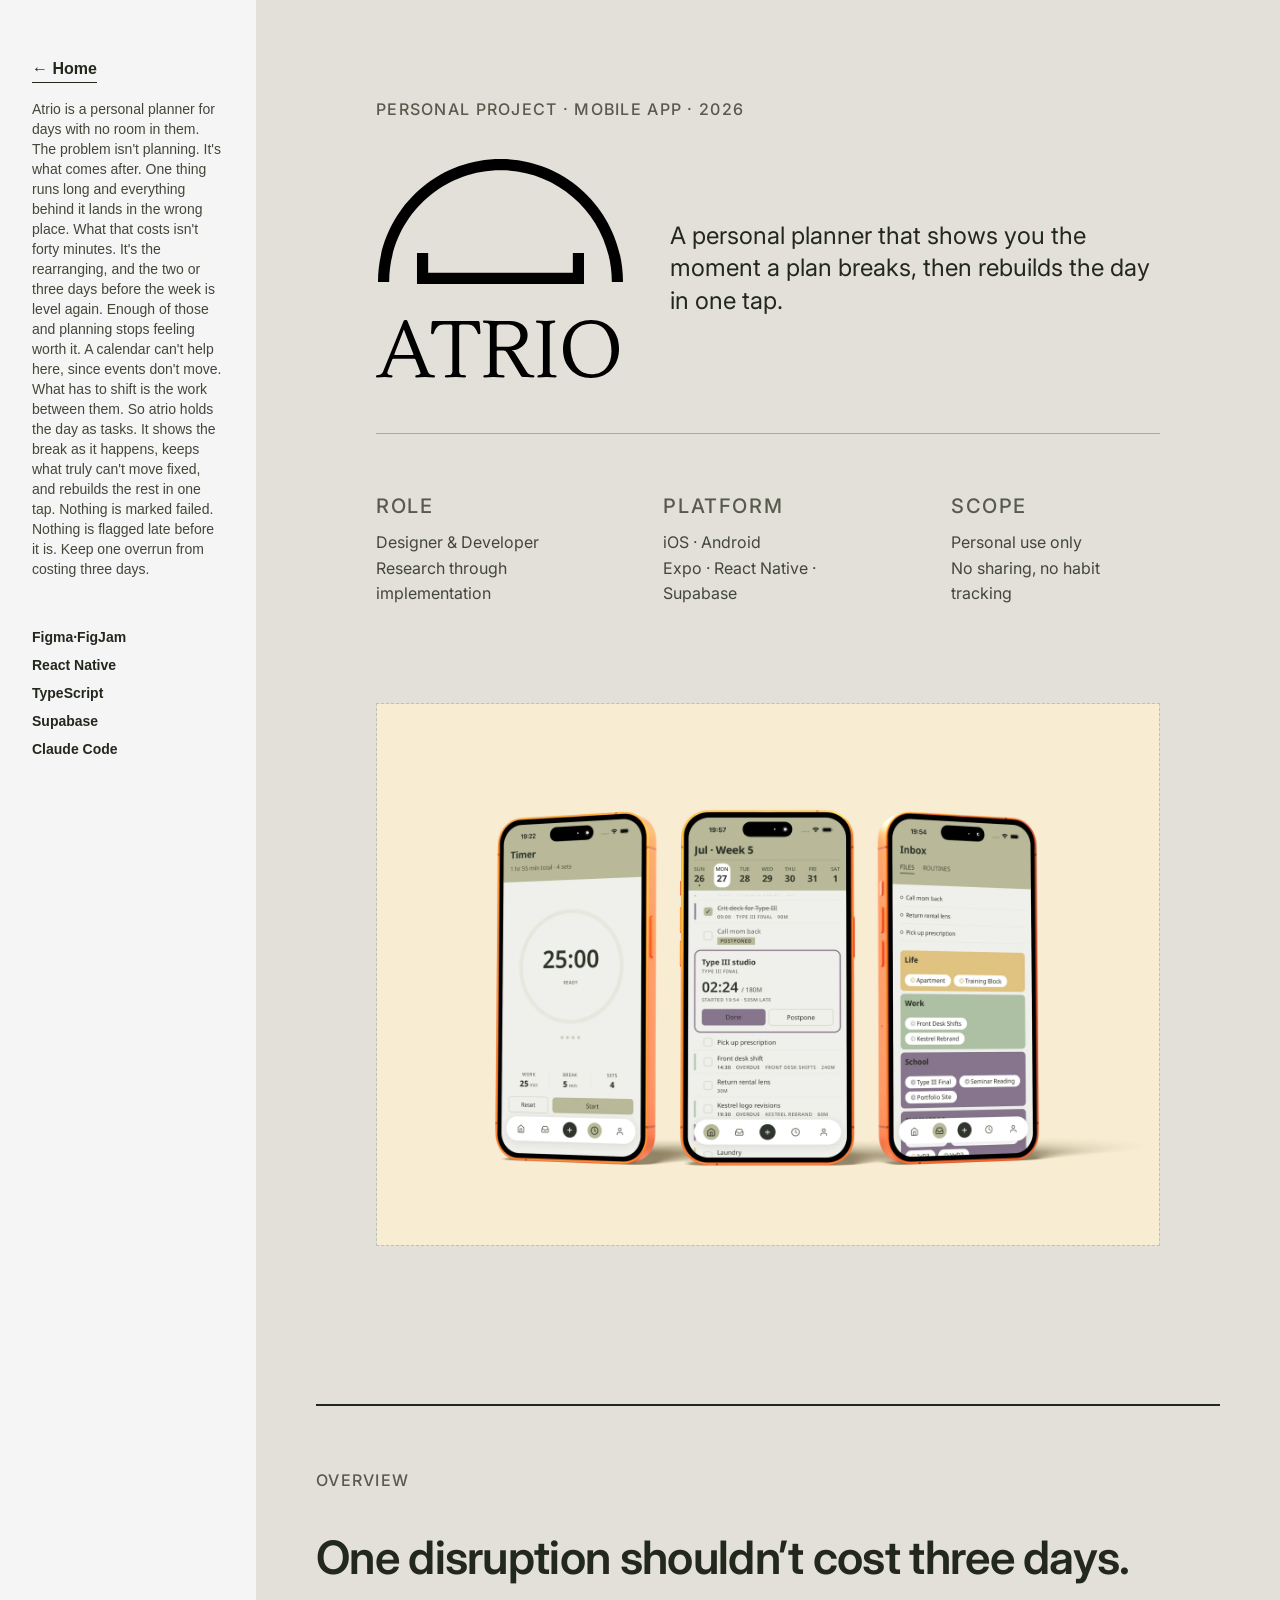
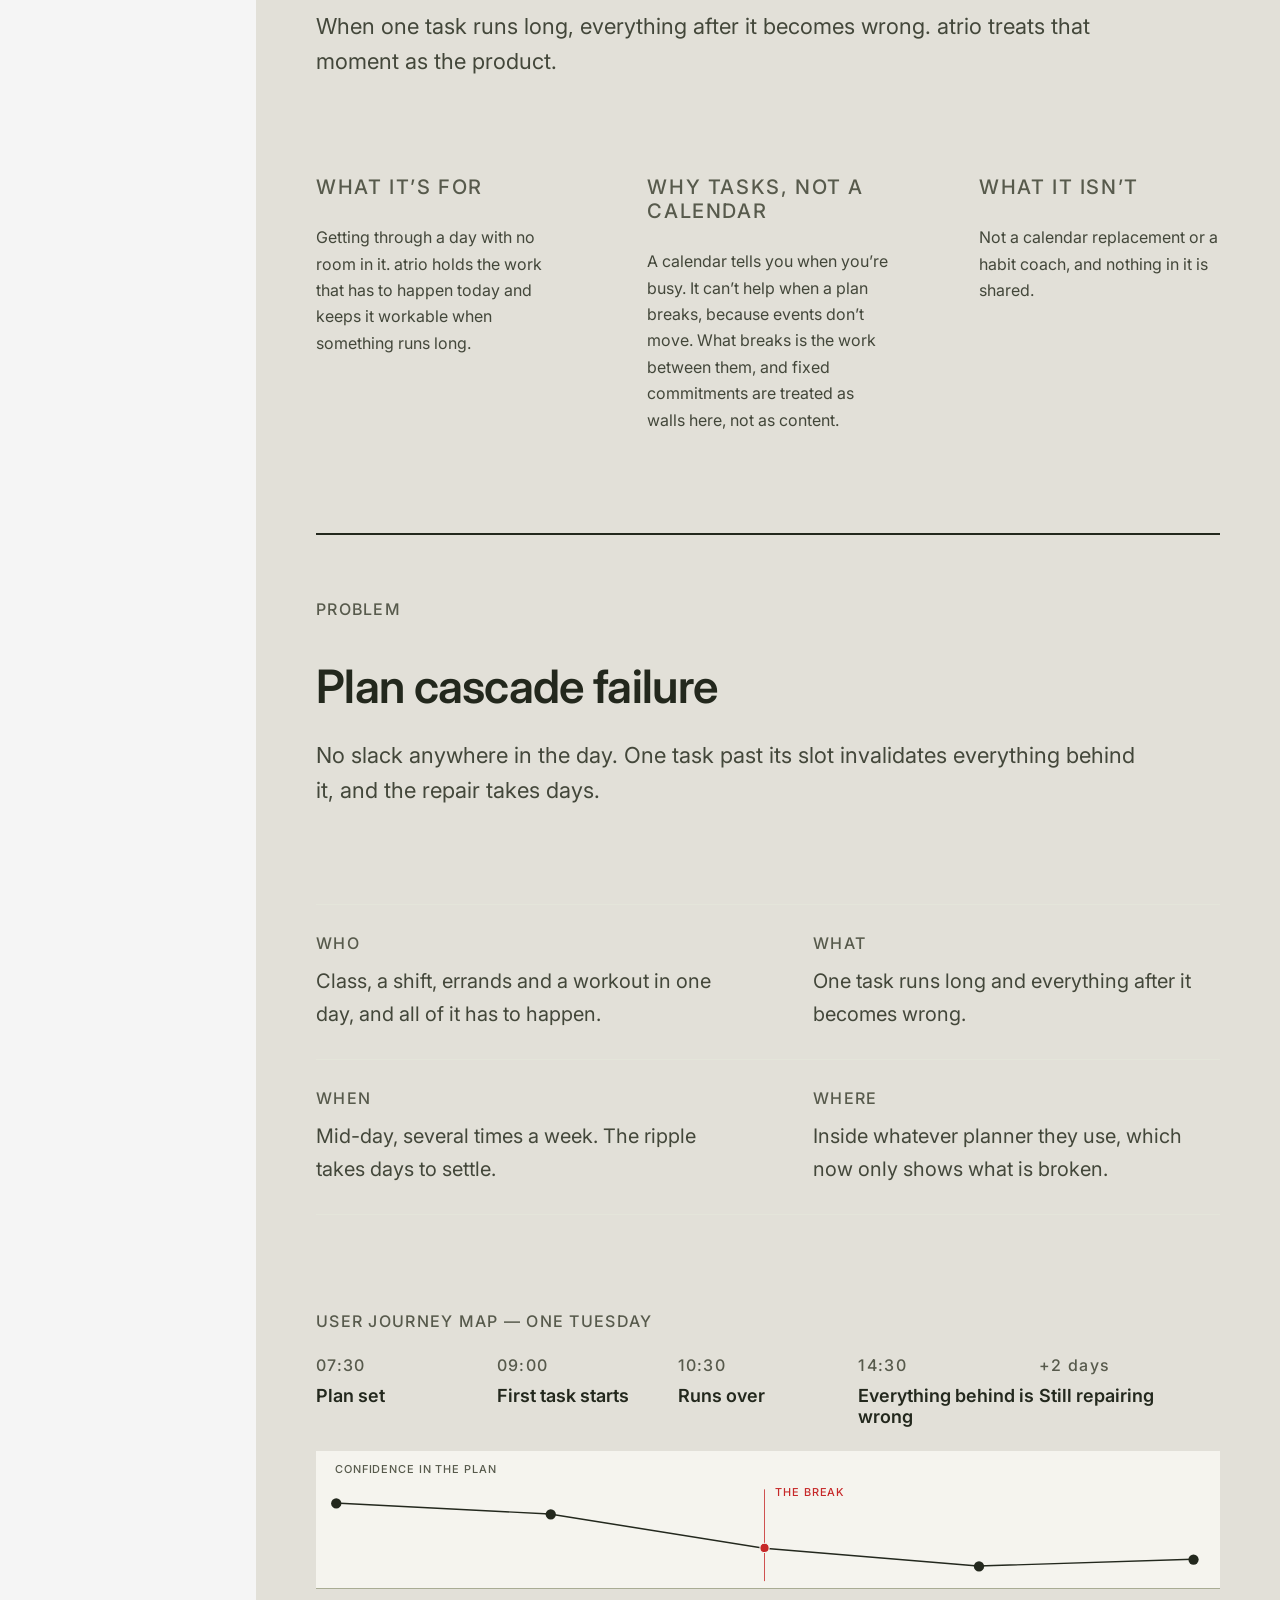
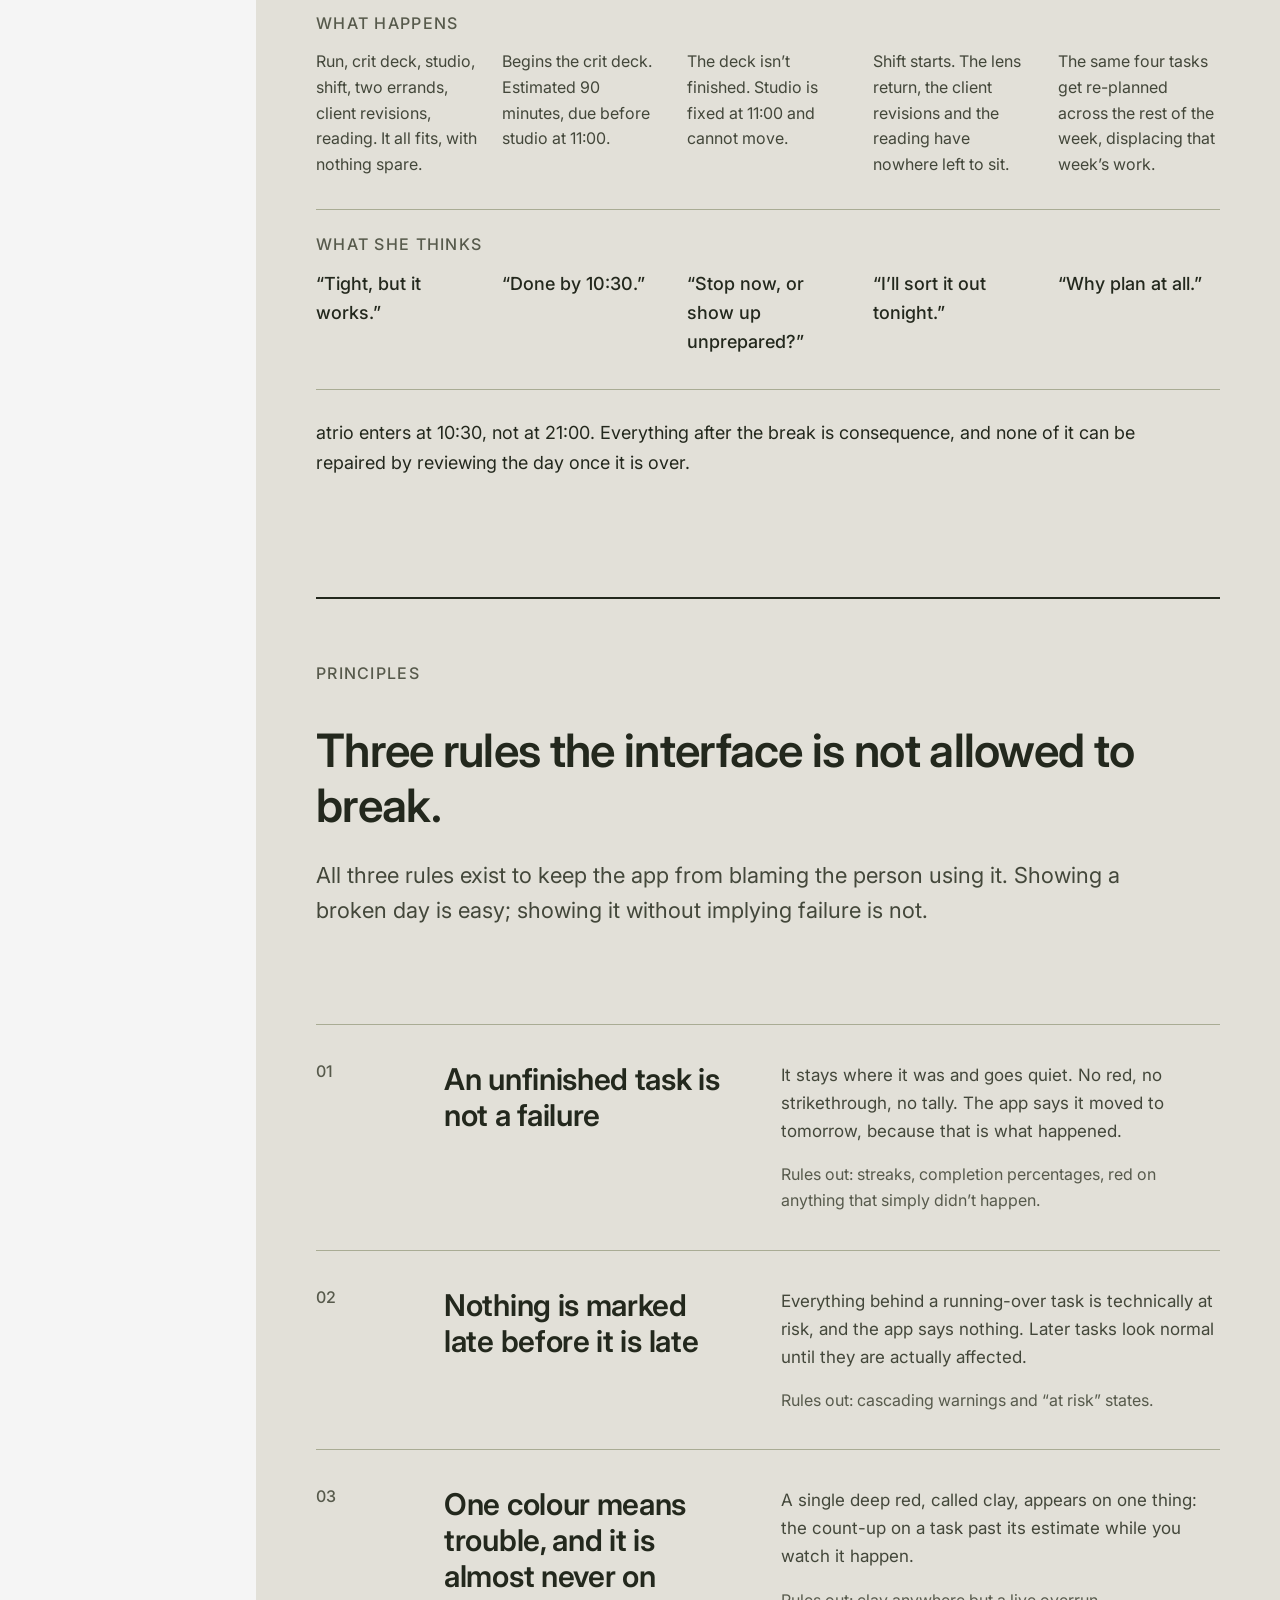
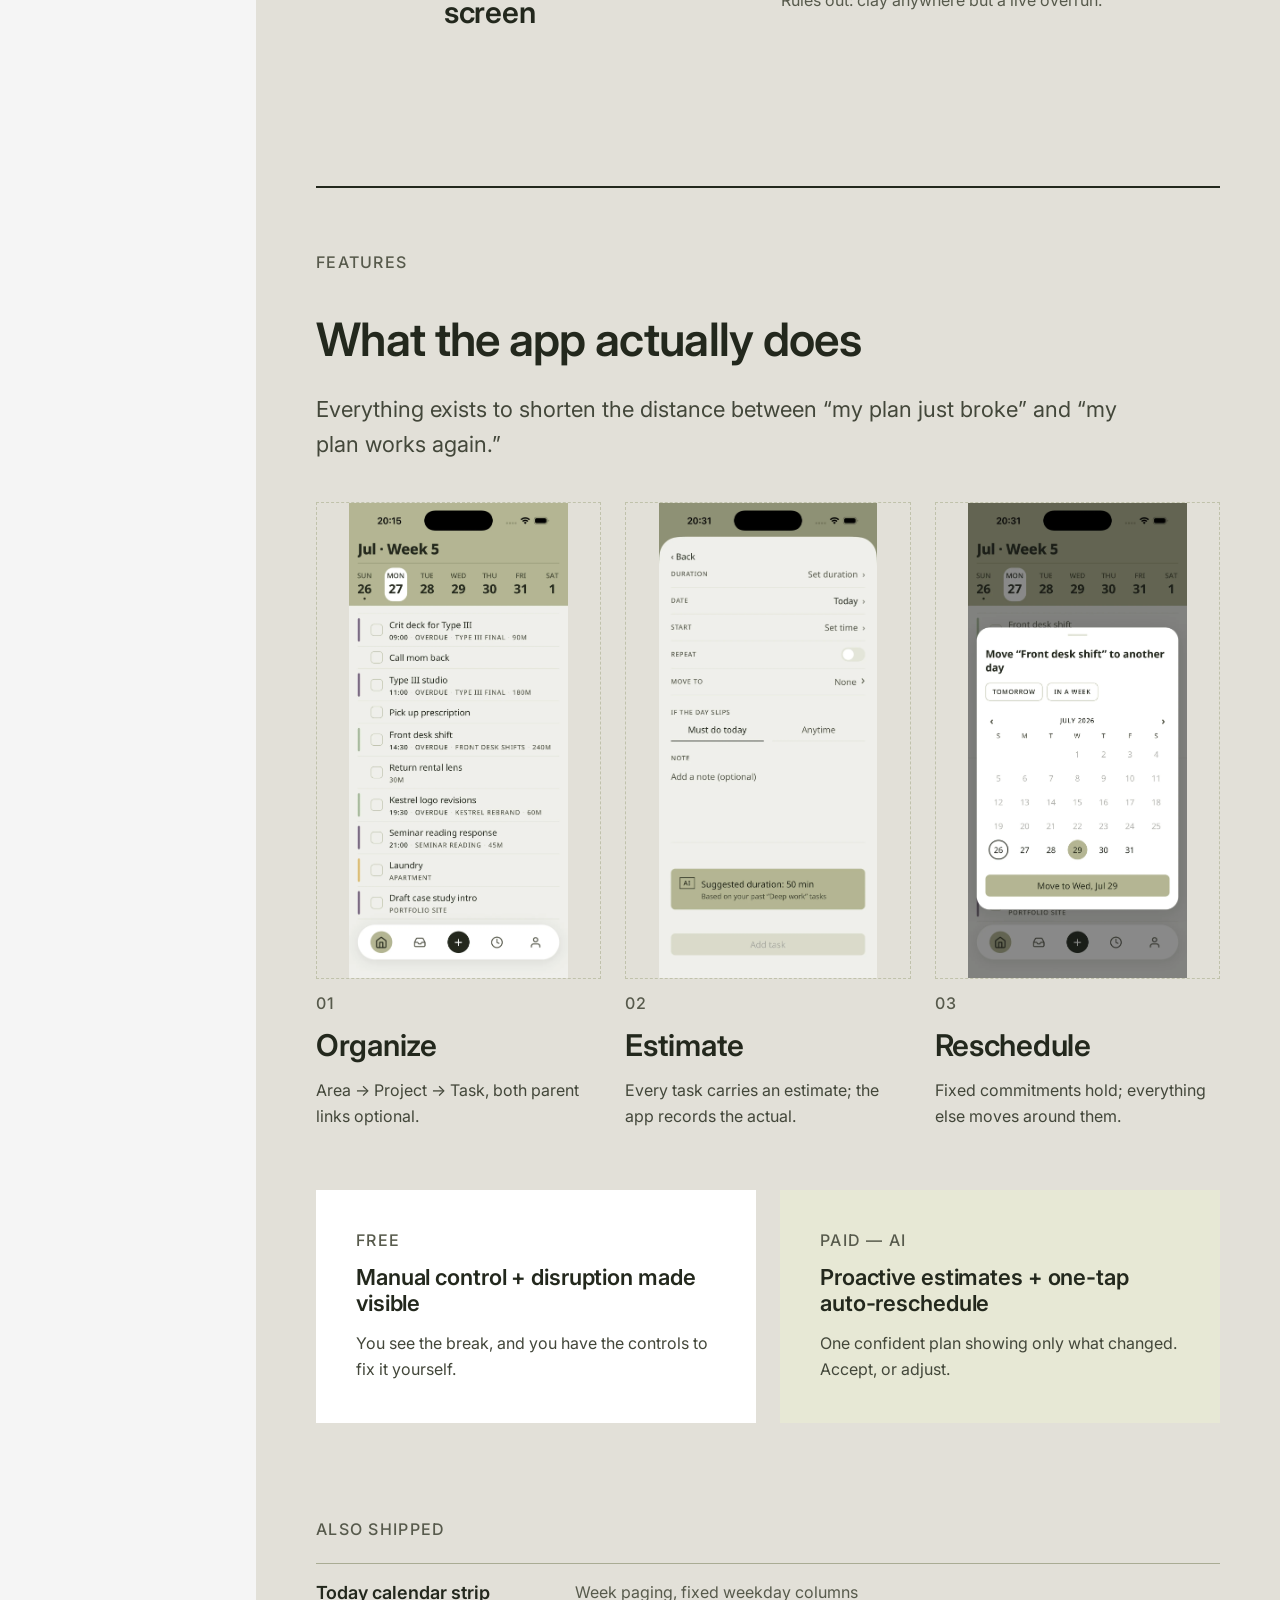
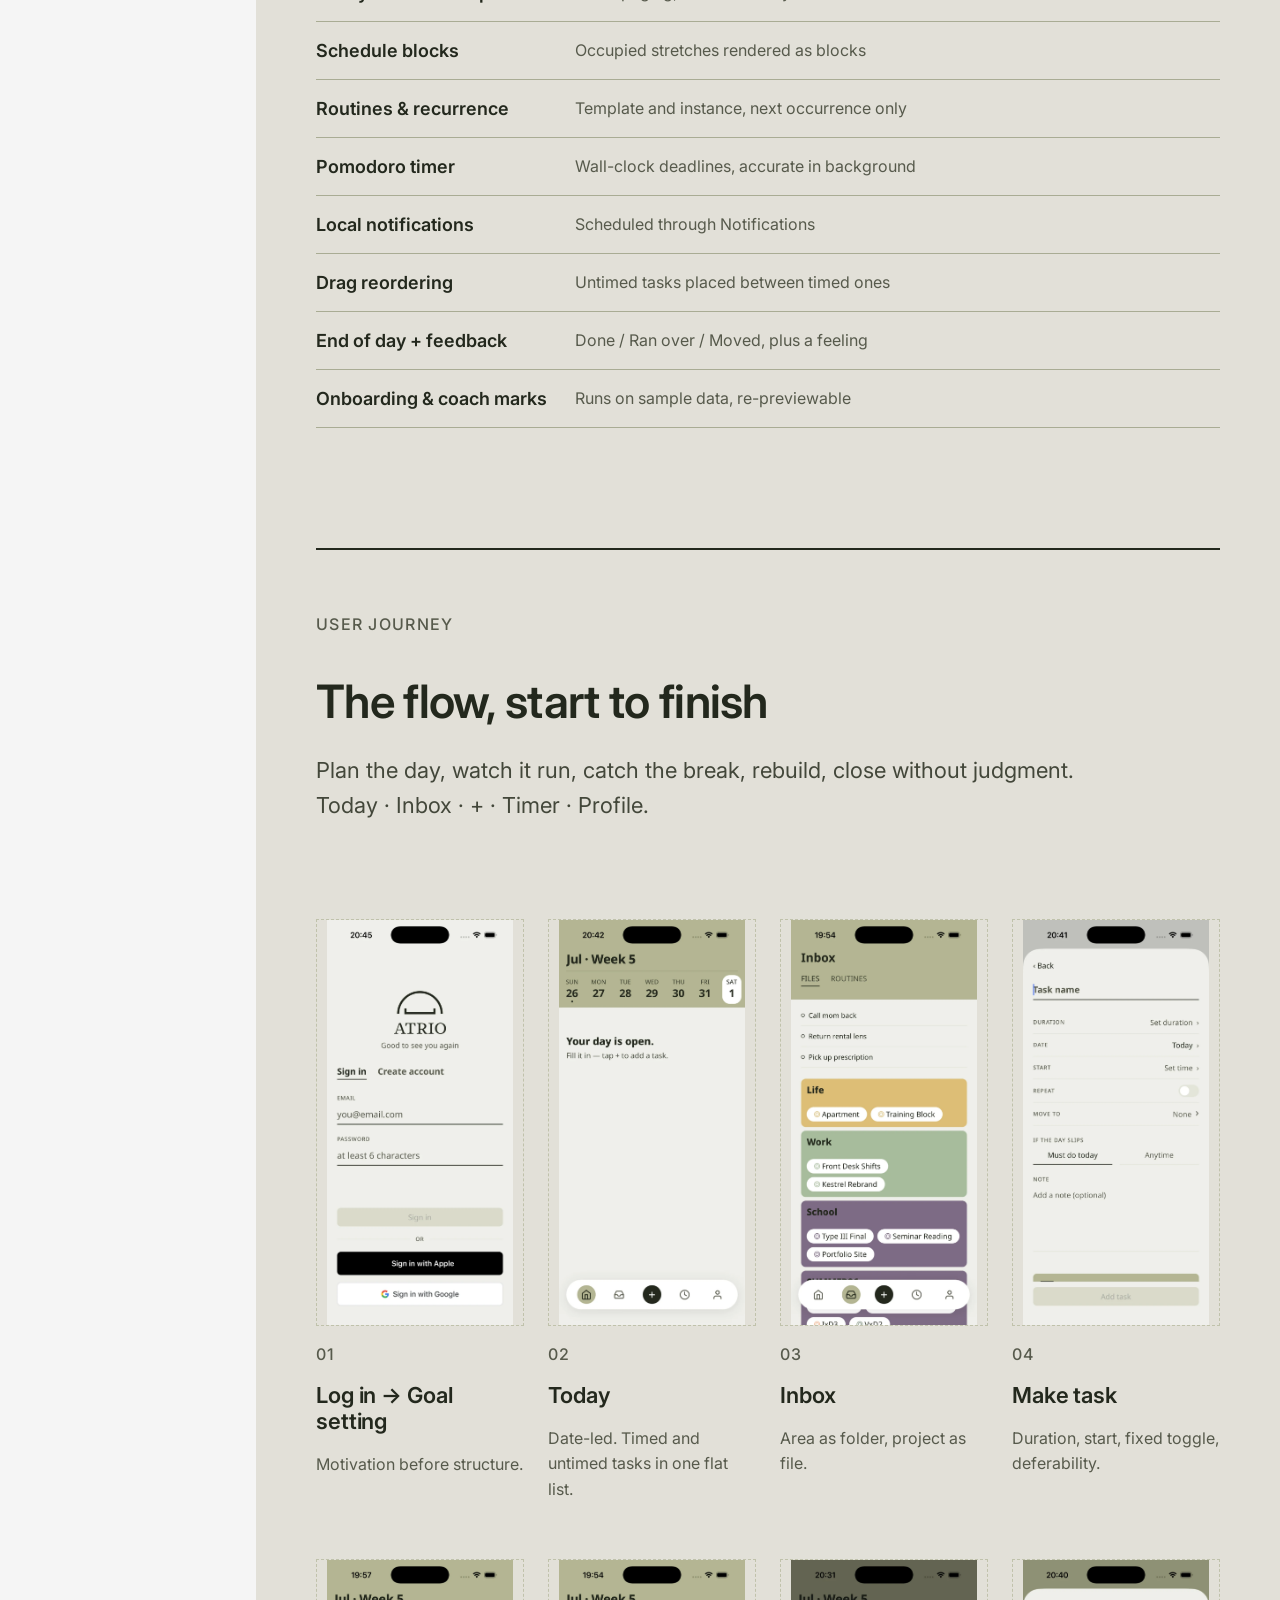
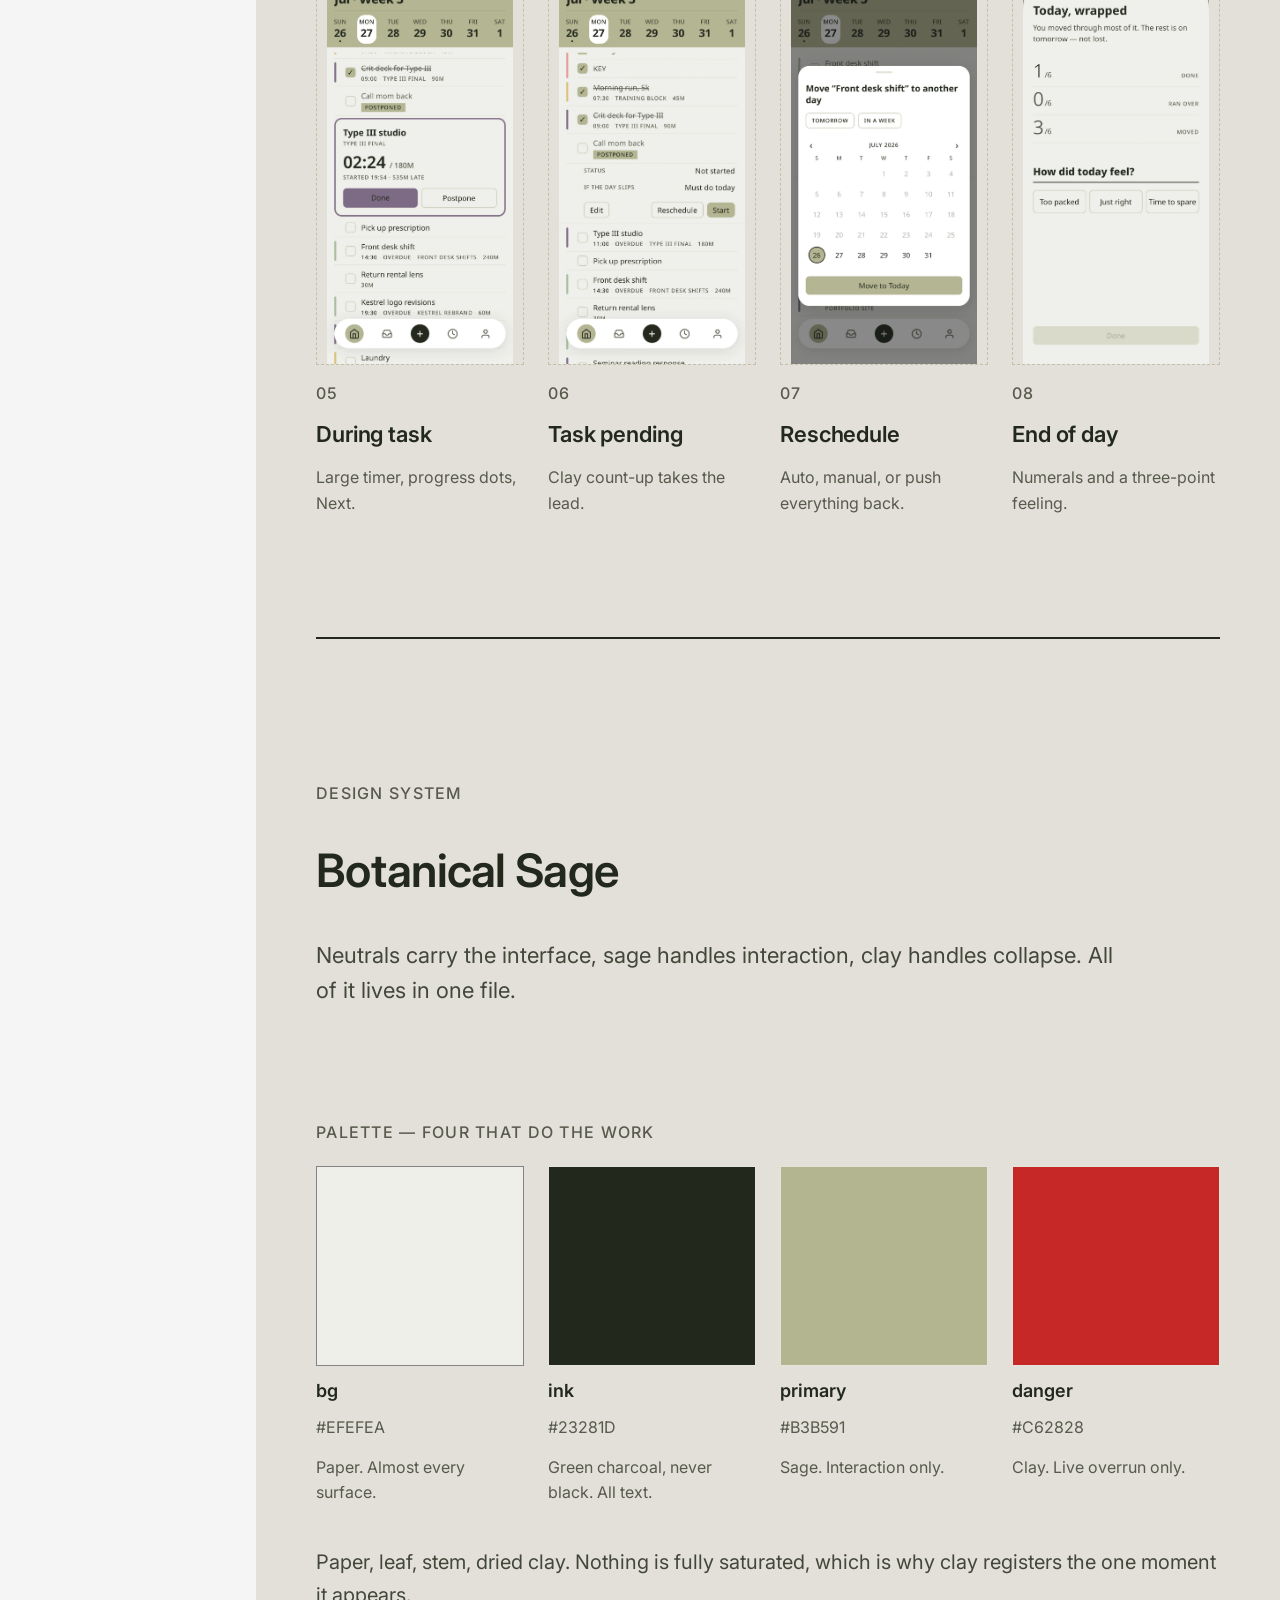
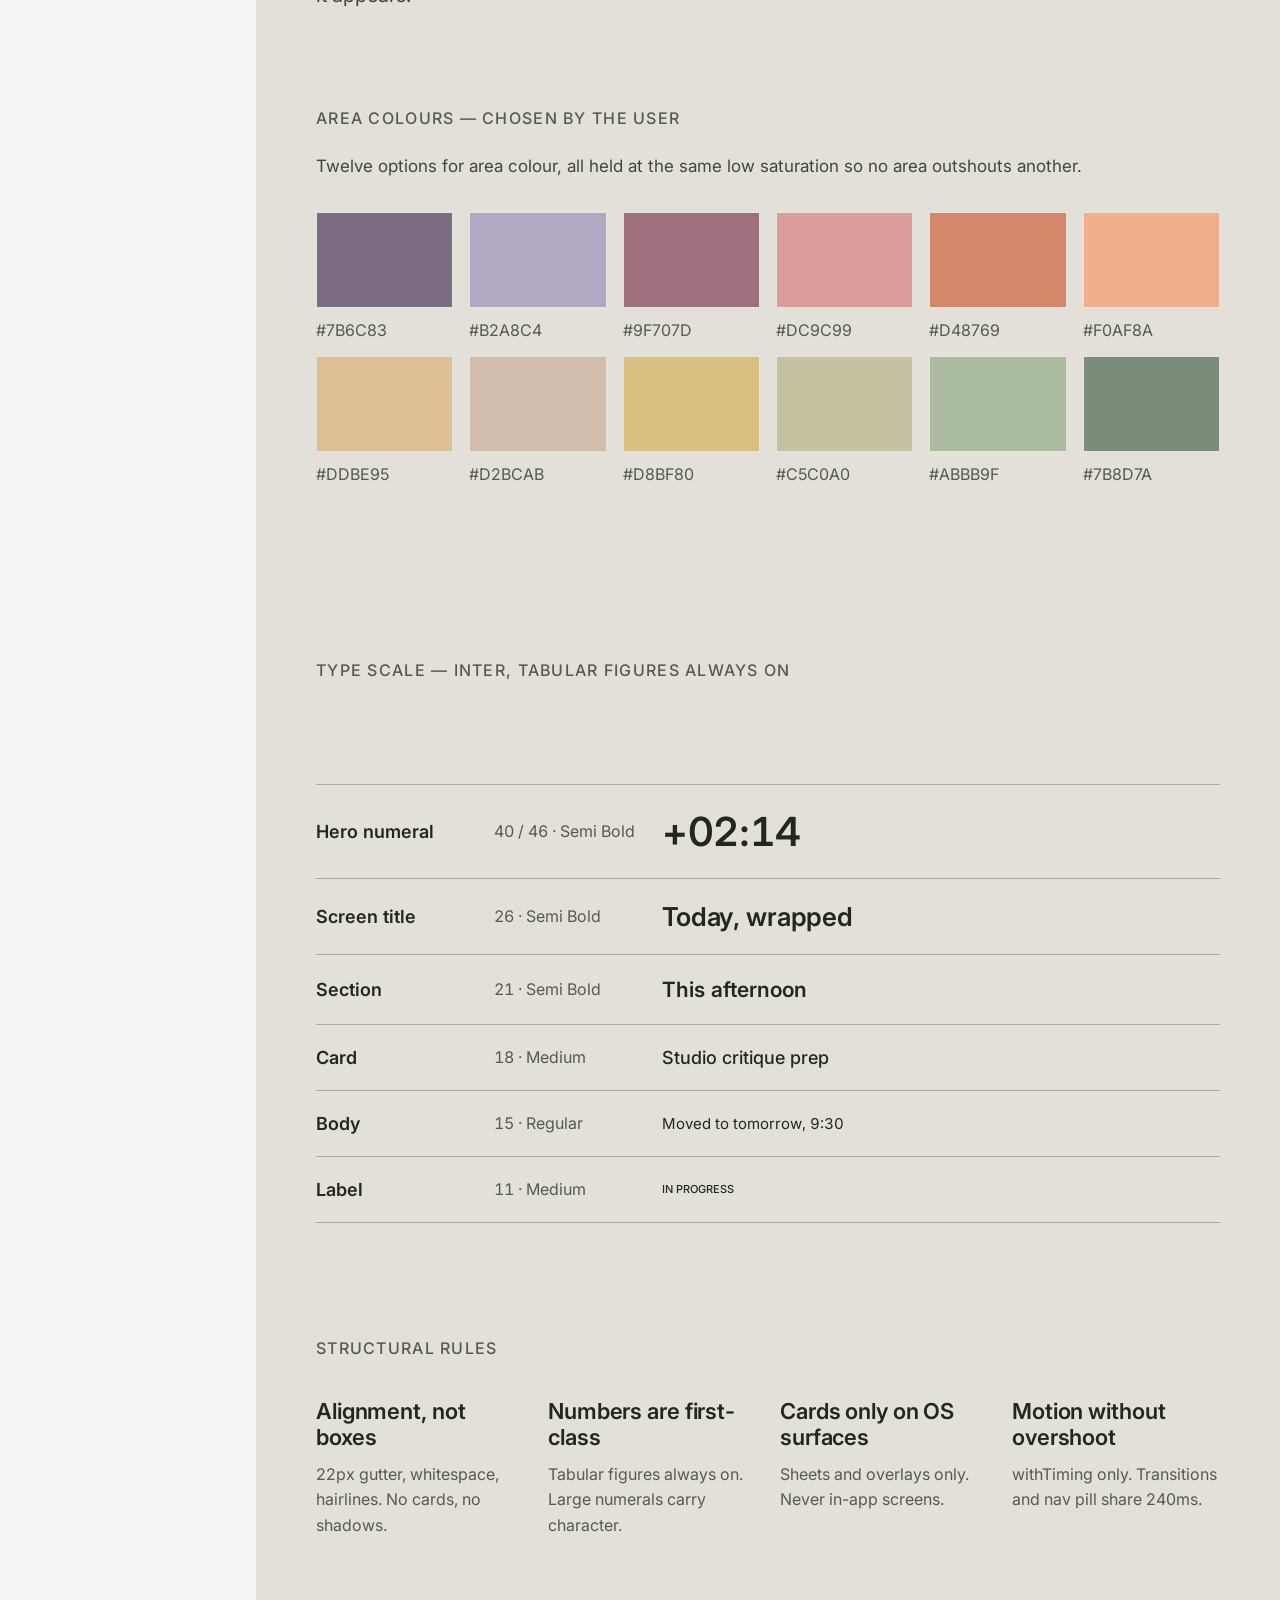
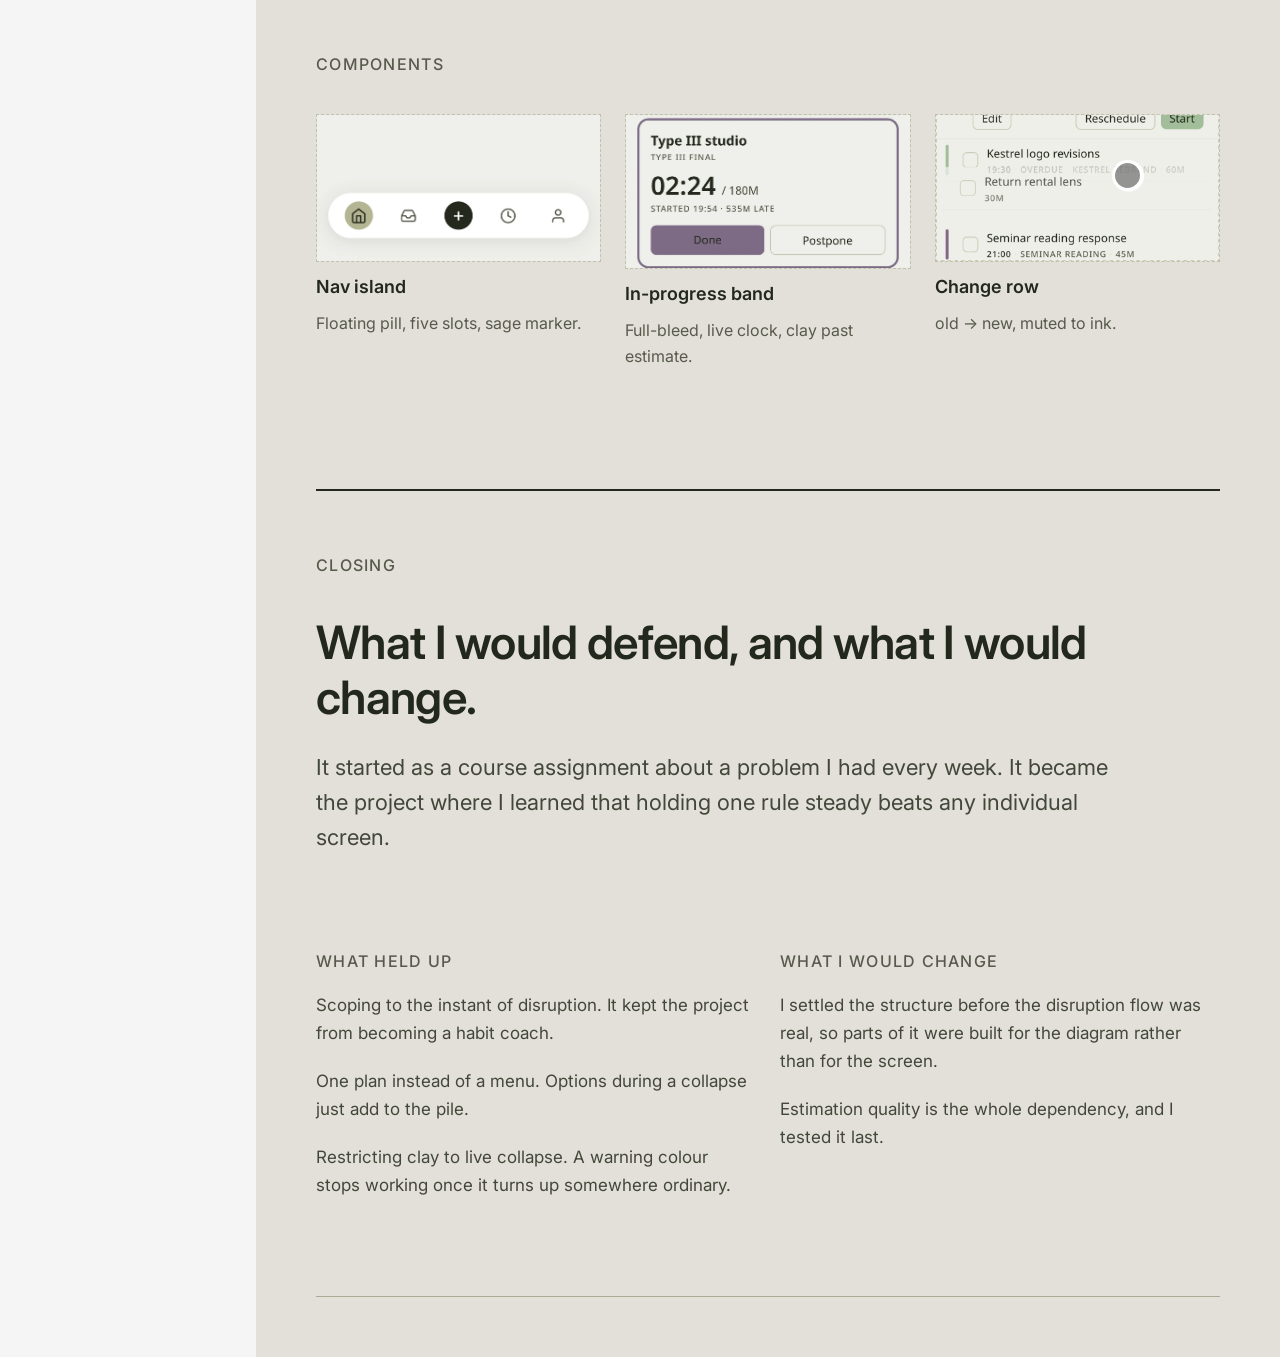
==== commit 58902d32: "programs" ====
--- a/atrio.html
+++ b/atrio.html
@@ -3,7 +3,7 @@
 <head>
 <meta charset="utf-8"/>
 <meta content="width=device-width, initial-scale=1.0" name="viewport"/>
-<title>atrio — Younhee Han</title>
+<title>Atrio_YounheeHan</title>
 
 <link rel="preconnect" href="https://fonts.googleapis.com">
 <link rel="preconnect" href="https://fonts.gstatic.com" crossorigin>
@@ -23,6 +23,13 @@
 So atrio holds the day as tasks. It shows the break as it happens, keeps what truly can't move 
 fixed, and rebuilds the rest in one tap. Nothing is marked failed. Nothing is flagged late before it is.
 Keep one overrun from costing three days.</p>
+<ul class="at-sidebar-tools">
+    <li>Figma·FigJam</li>
+    <li>React Native</li>
+    <li>TypeScript</li>
+    <li>Supabase</li>
+    <li>Claude Code</li>
+</ul>
 </div>
 
 <div class="at-main">
@@ -453,7 +460,7 @@
         </div>
         <div>
             <div class="at-slot at-slot--change">
-                <img src="assets/images/atrio/component-change.webp" alt="">
+                <img src="assets/images/atrio/component-change.png" alt="">
                 <div class="at-change-marker"></div>
             </div>
             <h3>Change row</h3>
--- a/css/atrio.css
+++ b/css/atrio.css
@@ -55,6 +55,7 @@
     gap: 16px;
     padding: 0 32px;
     box-sizing: border-box;
+    font-family: sans-serif;
 }
 
 .at-sidebar-home {
@@ -78,6 +79,25 @@
     font-size: 14px;
     font-weight: 400;
     line-height: 20px;
+}
+
+/* Tools, one per line, under the description. */
+.at-sidebar-tools {
+    margin: 32px 0 0;
+    padding: 0;
+    list-style: none;
+    color: var(--at-ink);
+    font-size: 14px;
+    font-weight: 600;
+    line-height: 20px;
+}
+
+.at-sidebar-tools li {
+    font-weight: 600;
+}
+
+.at-sidebar-tools li + li {
+    margin-top: 8px;
 }
 
 .at-section {
